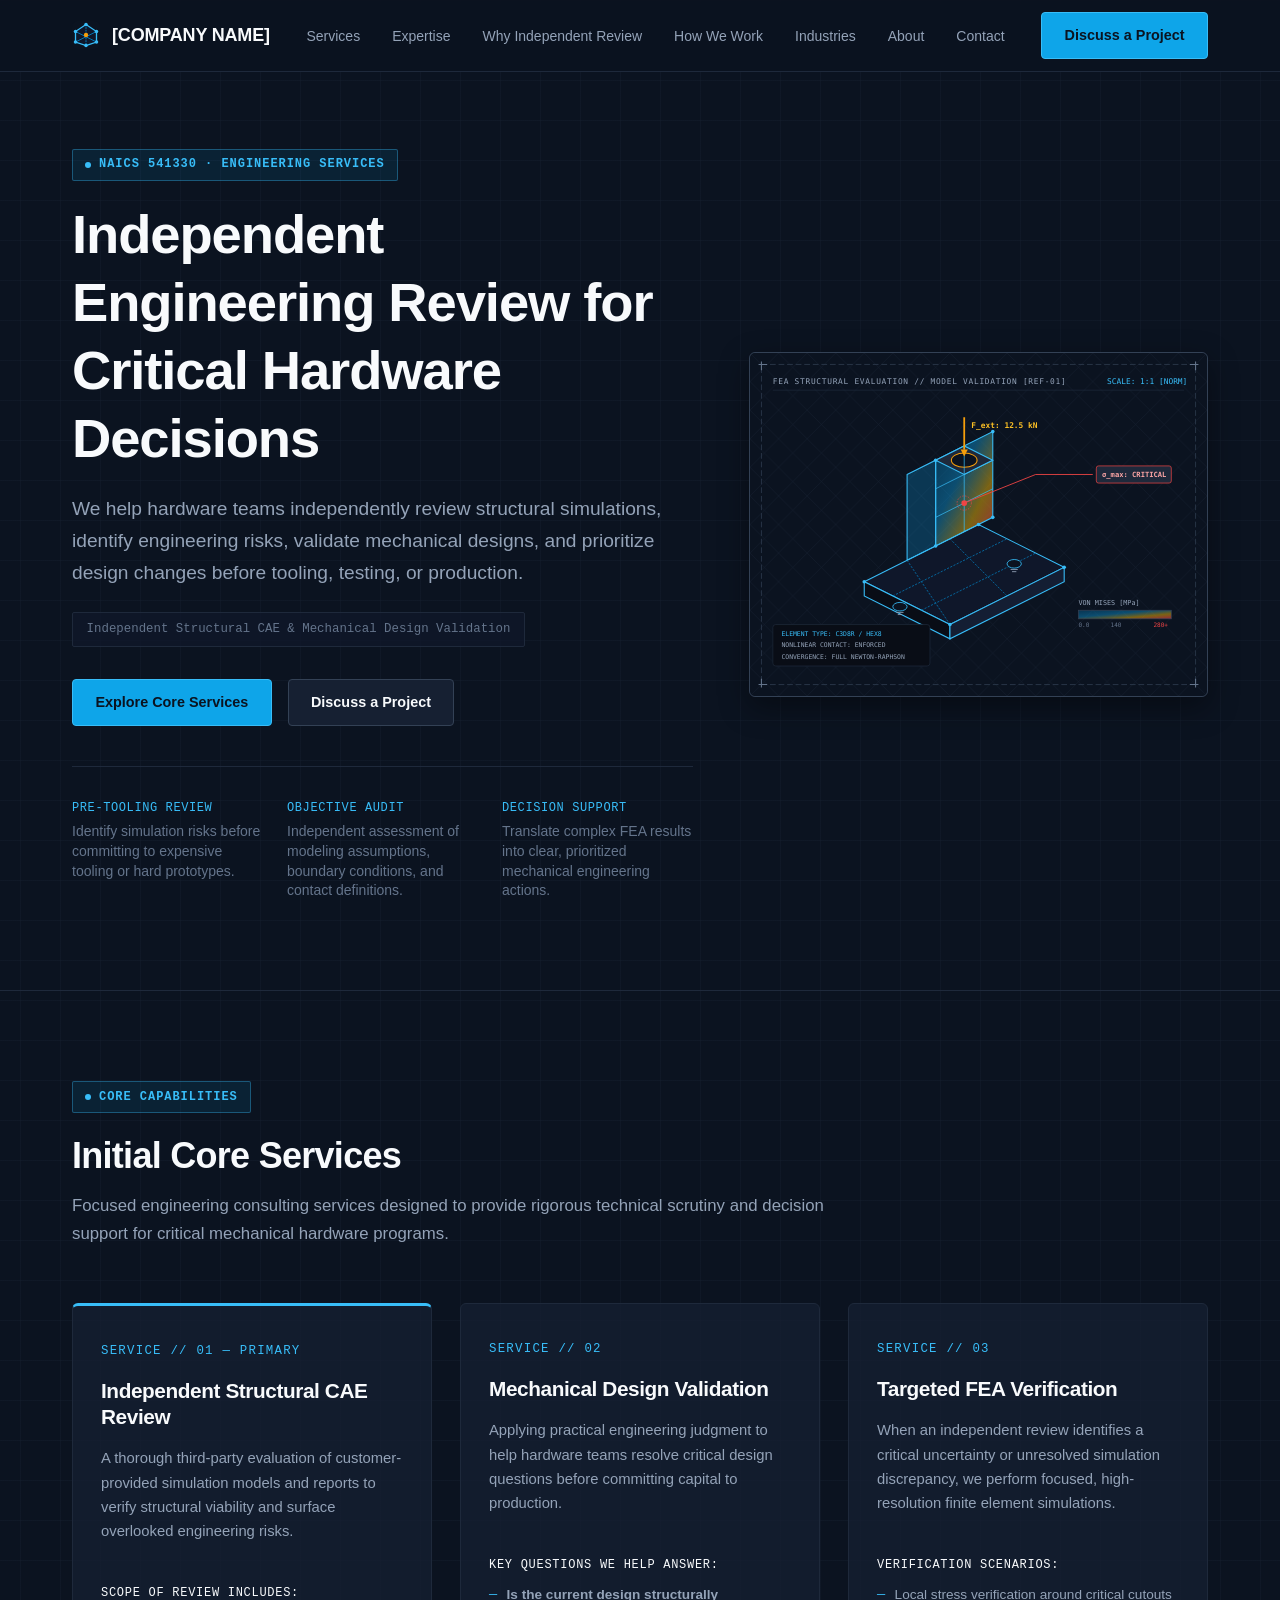
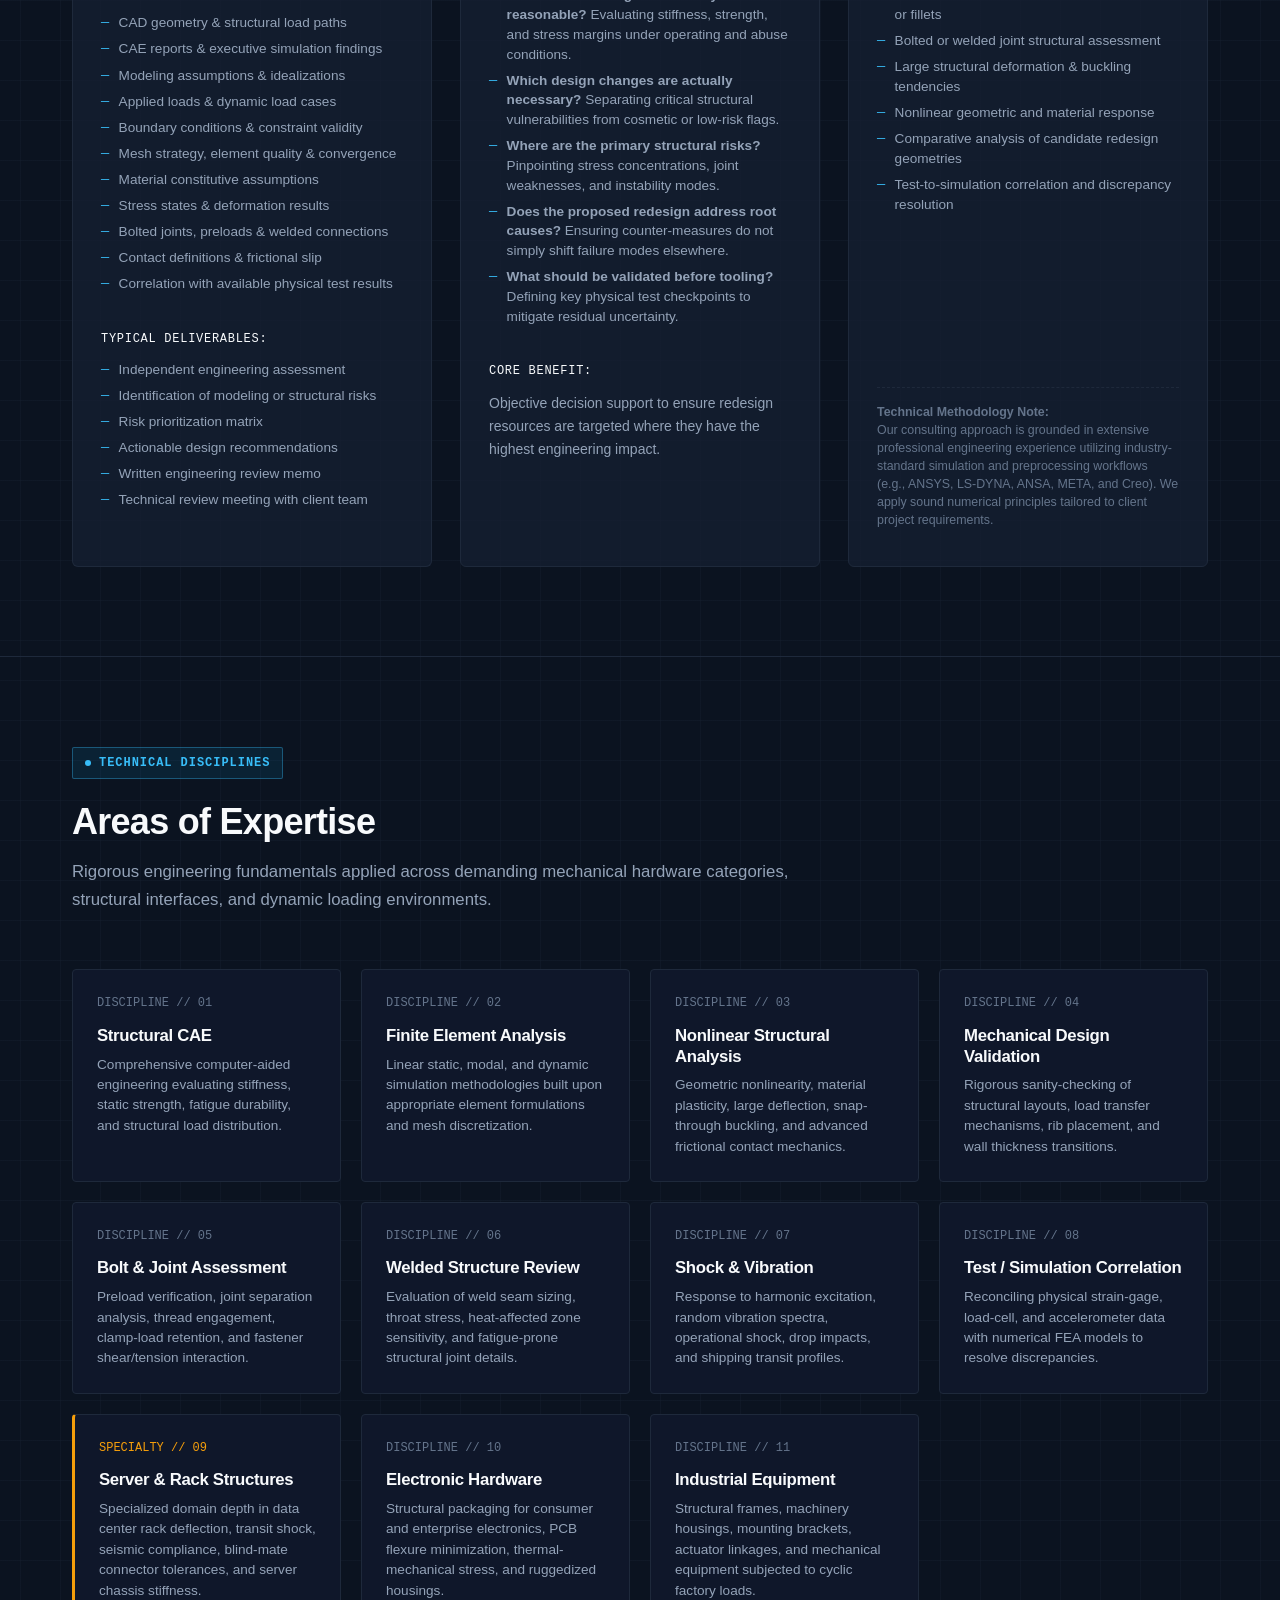
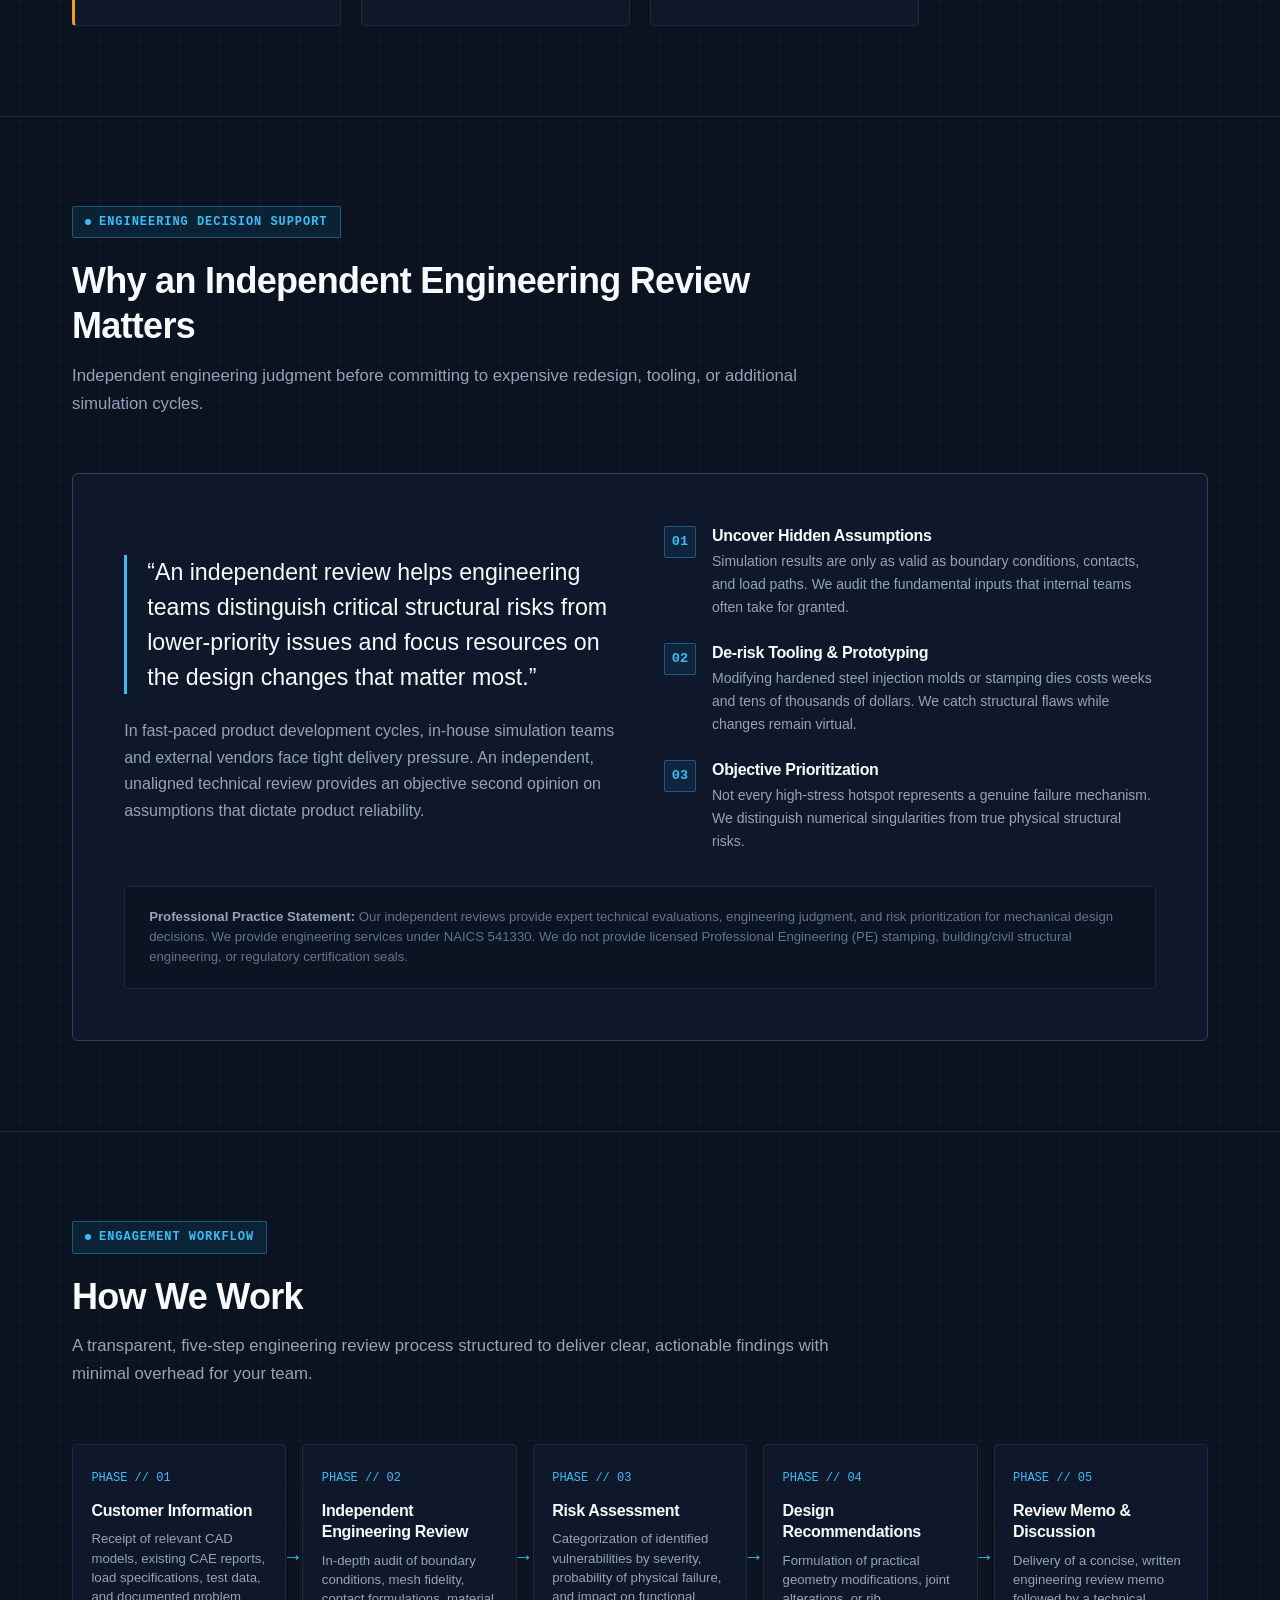
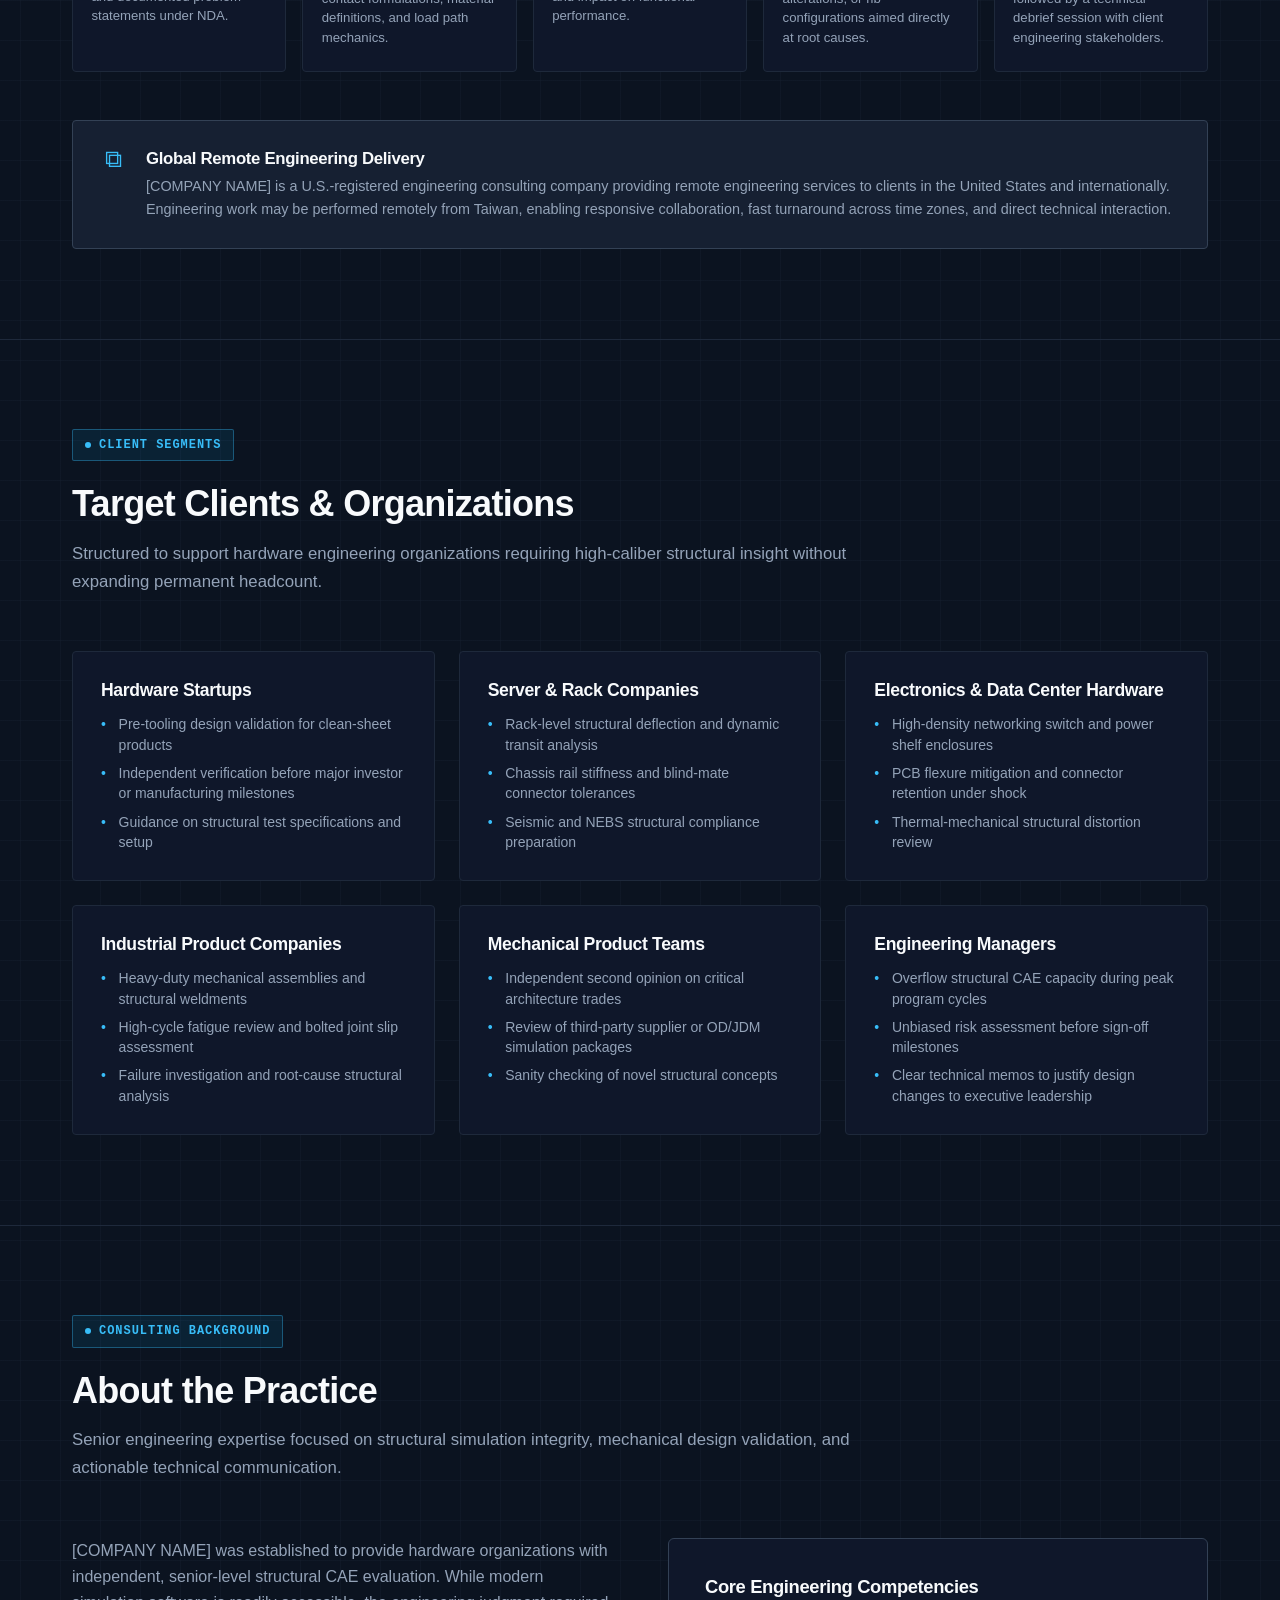
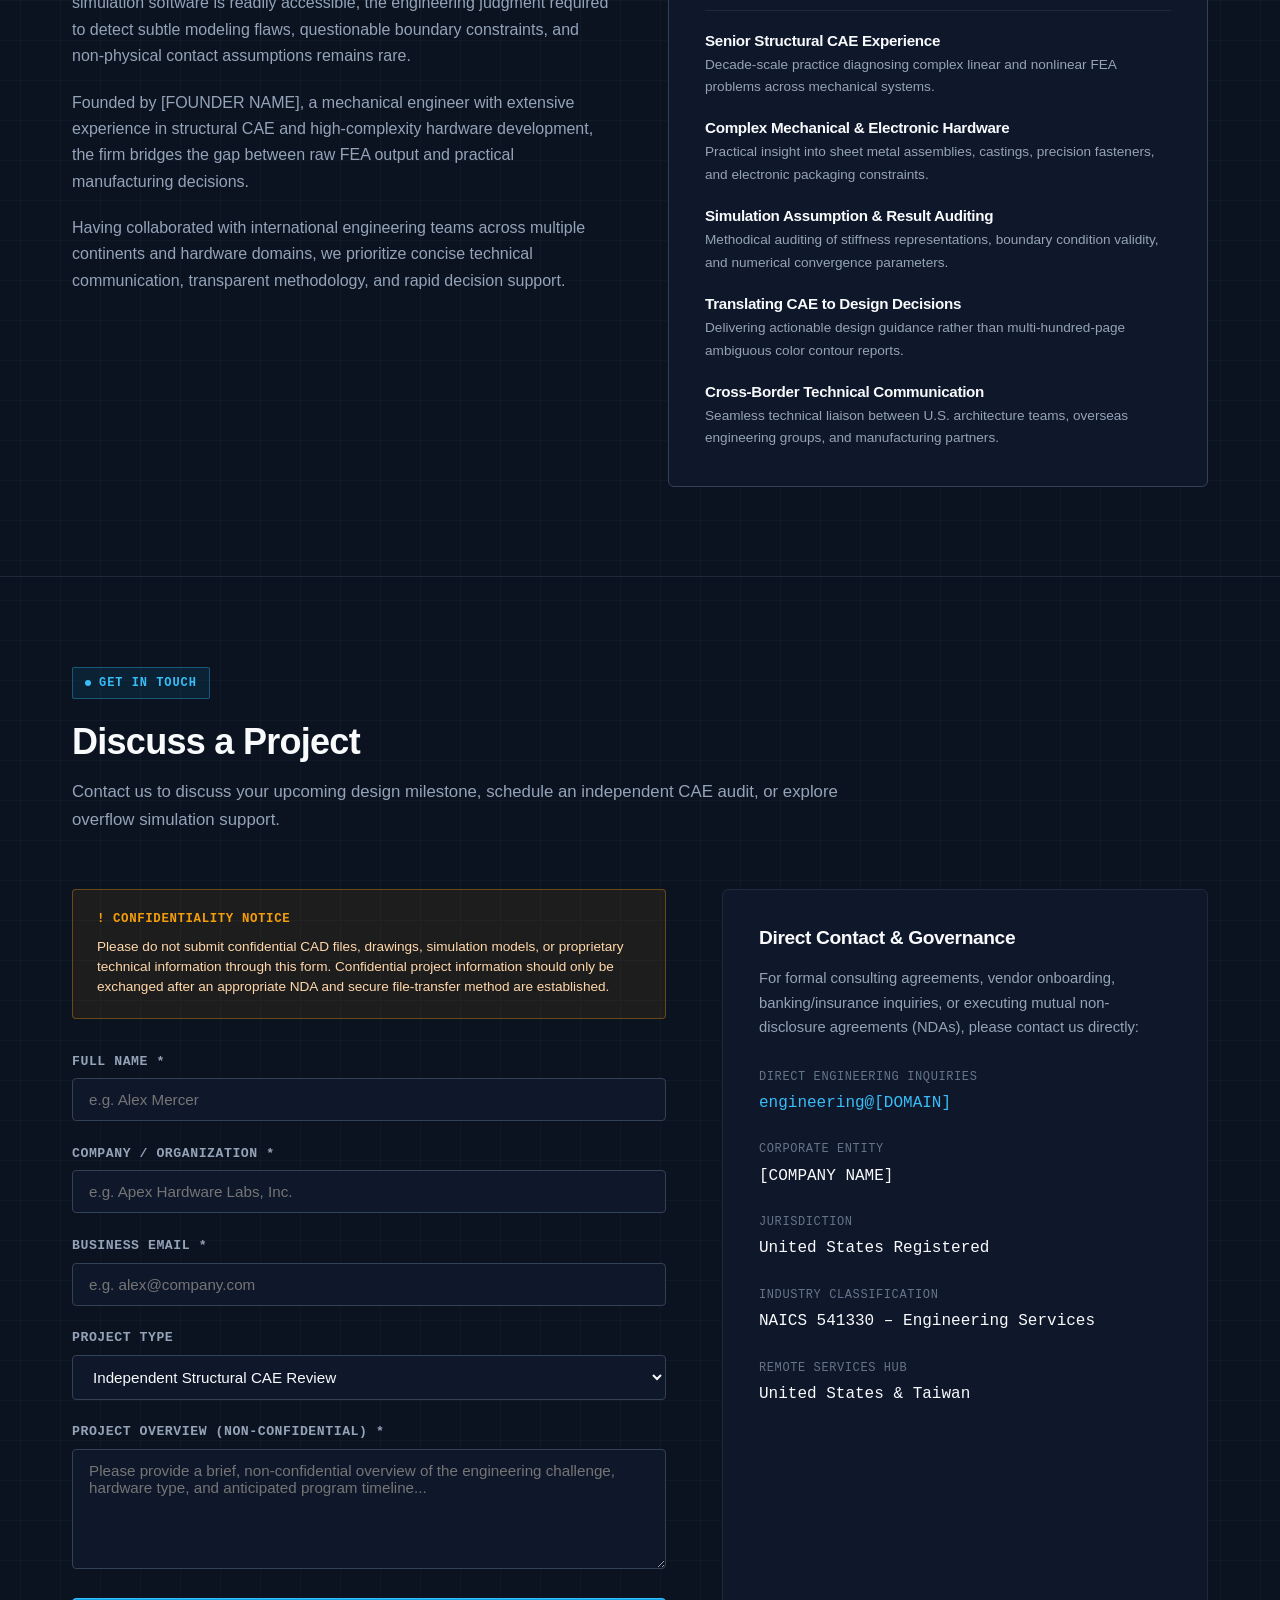
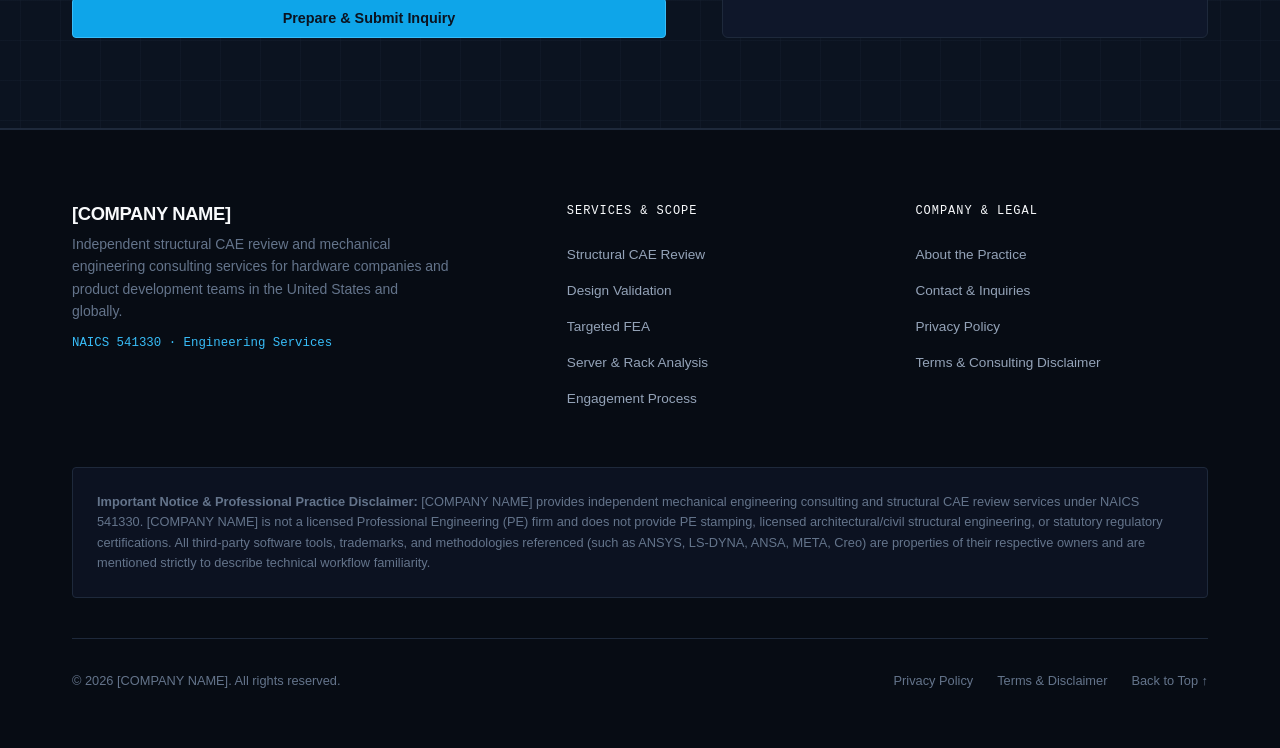
==== index.html @ 031177ce "feat: implement core B2B engineering consulting landing page and interactive script" ====
<!DOCTYPE html>
<html lang="en">
<head>
  <meta charset="UTF-8">
  <meta name="viewport" content="width=device-width, initial-scale=1.0">
  <title>Independent Structural CAE Review &amp; Mechanical Design Validation | [COMPANY NAME]</title>
  <meta name="description" content="Independent engineering review, structural CAE audit, and mechanical design validation for critical hardware decisions. Helping hardware teams identify structural risks before tooling and production.">
  <link rel="canonical" href="https://[DOMAIN]/">

  <!-- Open Graph / Social Sharing -->
  <meta property="og:type" content="website">
  <meta property="og:url" content="https://[DOMAIN]/">
  <meta property="og:title" content="Independent Structural CAE Review &amp; Mechanical Design Validation | [COMPANY NAME]">
  <meta property="og:description" content="Independent engineering review, structural CAE audit, and mechanical design validation for critical hardware decisions.">
  <meta property="og:image" content="https://[DOMAIN]/assets/hero-mesh.svg">

  <!-- Favicon -->
  <link rel="icon" type="image/svg+xml" href="assets/favicon.svg">

  <!-- Stylesheet -->
  <link rel="stylesheet" href="css/style.css">

  <!-- Schema.org Structured Data -->
  <script type="application/ld+json">
  {
    "@context": "https://schema.org",
    "@type": "ProfessionalService",
    "name": "[COMPANY NAME]",
    "description": "Independent structural CAE review and mechanical engineering consulting services for hardware companies and engineering teams.",
    "url": "https://[DOMAIN]/",
    "email": "engineering@[DOMAIN]",
    "knowsAbout": [
      "Structural CAE",
      "Finite Element Analysis",
      "Nonlinear Structural Analysis",
      "Mechanical Design Validation",
      "Bolt and Joint Assessment",
      "Welded Structure Review",
      "Shock and Vibration Analysis",
      "Server and Rack Structures"
    ],
    "hasCredential": {
      "@type": "EducationalOccupationalCredential",
      "credentialCategory": "NAICS 541330 - Engineering Services"
    }
  }
  </script>
</head>
<body>
  <!-- Accessibility: Skip to Main Content -->
  <a href="#main-content" class="skip-link">Skip to main content</a>

  <!-- Header / Navigation -->
  <header class="site-header">
    <div class="container header-inner">
      <a href="#top" class="brand-logo" aria-label="[COMPANY NAME] Home">
        <img src="assets/favicon.svg" alt="" class="brand-icon" width="28" height="28">
        <span>[COMPANY NAME]</span>
      </a>

      <nav aria-label="Main Navigation">
        <button type="button" class="mobile-toggle" id="mobile-toggle" aria-expanded="false" aria-controls="nav-menu">
          MENU
        </button>
        <ul class="nav-menu" id="nav-menu">
          <li><a href="#services" class="nav-link">Services</a></li>
          <li><a href="#expertise" class="nav-link">Expertise</a></li>
          <li><a href="#why-independent-review" class="nav-link">Why Independent Review</a></li>
          <li><a href="#process" class="nav-link">How We Work</a></li>
          <li><a href="#industries" class="nav-link">Industries</a></li>
          <li><a href="#about" class="nav-link">About</a></li>
          <li><a href="#contact" class="nav-link">Contact</a></li>
        </ul>
      </nav>

      <div class="header-cta">
        <a href="#contact" class="btn btn-primary">Discuss a Project</a>
      </div>
    </div>
  </header>

  <!-- Main Content Landmark -->
  <main id="main-content">
    
    <!-- Hero Section -->
    <section class="section hero" id="top">
      <div class="container hero-grid">
        <div class="hero-content">
          <div class="tech-label">NAICS 541330 &middot; Engineering Services</div>
          <h1>Independent Engineering Review for Critical Hardware Decisions</h1>
          <p class="hero-lead">
            We help hardware teams independently review structural simulations, identify engineering risks, validate mechanical designs, and prioritize design changes before tooling, testing, or production.
          </p>
          <div class="hero-disclaimer-badge">
            Independent Structural CAE &amp; Mechanical Design Validation
          </div>
          <div class="hero-actions">
            <a href="#services" class="btn btn-primary">Explore Core Services</a>
            <a href="#contact" class="btn btn-secondary">Discuss a Project</a>
          </div>

          <div class="hero-metrics">
            <div class="metric-item">
              <div class="metric-title">Pre-Tooling Review</div>
              <div class="metric-desc">Identify simulation risks before committing to expensive tooling or hard prototypes.</div>
            </div>
            <div class="metric-item">
              <div class="metric-title">Objective Audit</div>
              <div class="metric-desc">Independent assessment of modeling assumptions, boundary conditions, and contact definitions.</div>
            </div>
            <div class="metric-item">
              <div class="metric-title">Decision Support</div>
              <div class="metric-desc">Translate complex FEA results into clear, prioritized mechanical engineering actions.</div>
            </div>
          </div>
        </div>

        <div class="hero-visual">
          <img src="assets/hero-mesh.svg" alt="Technical schematic illustrating FEA mesh discretization, boundary conditions, and structural stress validation" width="640" height="480" loading="eager">
        </div>
      </div>
    </section>

    <!-- Services Section -->
    <section class="section" id="services">
      <div class="container">
        <div class="section-header">
          <div class="tech-label">Core Capabilities</div>
          <h2>Initial Core Services</h2>
          <p>
            Focused engineering consulting services designed to provide rigorous technical scrutiny and decision support for critical mechanical hardware programs.
          </p>
        </div>

        <div class="services-grid">
          <!-- Service 1: Independent Structural CAE Review -->
          <article class="service-card primary">
            <div class="service-number">SERVICE // 01 &mdash; PRIMARY</div>
            <h3>Independent Structural CAE Review</h3>
            <p>
              A thorough third-party evaluation of customer-provided simulation models and reports to verify structural viability and surface overlooked engineering risks.
            </p>

            <div class="service-block-title">Scope of Review Includes:</div>
            <ul class="service-list">
              <li>CAD geometry &amp; structural load paths</li>
              <li>CAE reports &amp; executive simulation findings</li>
              <li>Modeling assumptions &amp; idealizations</li>
              <li>Applied loads &amp; dynamic load cases</li>
              <li>Boundary conditions &amp; constraint validity</li>
              <li>Mesh strategy, element quality &amp; convergence</li>
              <li>Material constitutive assumptions</li>
              <li>Stress states &amp; deformation results</li>
              <li>Bolted joints, preloads &amp; welded connections</li>
              <li>Contact definitions &amp; frictional slip</li>
              <li>Correlation with available physical test results</li>
            </ul>

            <div class="service-block-title">Typical Deliverables:</div>
            <ul class="service-list">
              <li>Independent engineering assessment</li>
              <li>Identification of modeling or structural risks</li>
              <li>Risk prioritization matrix</li>
              <li>Actionable design recommendations</li>
              <li>Written engineering review memo</li>
              <li>Technical review meeting with client team</li>
            </ul>
          </article>

          <!-- Service 2: Mechanical Design Validation -->
          <article class="service-card">
            <div class="service-number">SERVICE // 02</div>
            <h3>Mechanical Design Validation</h3>
            <p>
              Applying practical engineering judgment to help hardware teams resolve critical design questions before committing capital to production.
            </p>

            <div class="service-block-title">Key Questions We Help Answer:</div>
            <ul class="service-list">
              <li><strong>Is the current design structurally reasonable?</strong> Evaluating stiffness, strength, and stress margins under operating and abuse conditions.</li>
              <li><strong>Which design changes are actually necessary?</strong> Separating critical structural vulnerabilities from cosmetic or low-risk flags.</li>
              <li><strong>Where are the primary structural risks?</strong> Pinpointing stress concentrations, joint weaknesses, and instability modes.</li>
              <li><strong>Does the proposed redesign address root causes?</strong> Ensuring counter-measures do not simply shift failure modes elsewhere.</li>
              <li><strong>What should be validated before tooling?</strong> Defining key physical test checkpoints to mitigate residual uncertainty.</li>
            </ul>

            <div class="service-block-title">Core Benefit:</div>
            <p style="font-size: 0.875rem; color: var(--text-secondary); margin-bottom: 0;">
              Objective decision support to ensure redesign resources are targeted where they have the highest engineering impact.
            </p>
          </article>

          <!-- Service 3: Targeted FEA Verification -->
          <article class="service-card">
            <div class="service-number">SERVICE // 03</div>
            <h3>Targeted FEA Verification</h3>
            <p>
              When an independent review identifies a critical uncertainty or unresolved simulation discrepancy, we perform focused, high-resolution finite element simulations.
            </p>

            <div class="service-block-title">Verification Scenarios:</div>
            <ul class="service-list">
              <li>Local stress verification around critical cutouts or fillets</li>
              <li>Bolted or welded joint structural assessment</li>
              <li>Large structural deformation &amp; buckling tendencies</li>
              <li>Nonlinear geometric and material response</li>
              <li>Comparative analysis of candidate redesign geometries</li>
              <li>Test-to-simulation correlation and discrepancy resolution</li>
            </ul>

            <div class="software-note">
              <strong>Technical Methodology Note:</strong><br>
              Our consulting approach is grounded in extensive professional engineering experience utilizing industry-standard simulation and preprocessing workflows (e.g., ANSYS, LS-DYNA, ANSA, META, and Creo). We apply sound numerical principles tailored to client project requirements.
            </div>
          </article>
        </div>
      </div>
    </section>

    <!-- Areas of Expertise -->
    <section class="section" id="expertise">
      <div class="container">
        <div class="section-header">
          <div class="tech-label">Technical Disciplines</div>
          <h2>Areas of Expertise</h2>
          <p>
            Rigorous engineering fundamentals applied across demanding mechanical hardware categories, structural interfaces, and dynamic loading environments.
          </p>
        </div>

        <div class="expertise-grid">
          <div class="expertise-card">
            <div class="expertise-icon">DISCIPLINE // 01</div>
            <h3>Structural CAE</h3>
            <p>Comprehensive computer-aided engineering evaluating stiffness, static strength, fatigue durability, and structural load distribution.</p>
          </div>

          <div class="expertise-card">
            <div class="expertise-icon">DISCIPLINE // 02</div>
            <h3>Finite Element Analysis</h3>
            <p>Linear static, modal, and dynamic simulation methodologies built upon appropriate element formulations and mesh discretization.</p>
          </div>

          <div class="expertise-card">
            <div class="expertise-icon">DISCIPLINE // 03</div>
            <h3>Nonlinear Structural Analysis</h3>
            <p>Geometric nonlinearity, material plasticity, large deflection, snap-through buckling, and advanced frictional contact mechanics.</p>
          </div>

          <div class="expertise-card">
            <div class="expertise-icon">DISCIPLINE // 04</div>
            <h3>Mechanical Design Validation</h3>
            <p>Rigorous sanity-checking of structural layouts, load transfer mechanisms, rib placement, and wall thickness transitions.</p>
          </div>

          <div class="expertise-card">
            <div class="expertise-icon">DISCIPLINE // 05</div>
            <h3>Bolt &amp; Joint Assessment</h3>
            <p>Preload verification, joint separation analysis, thread engagement, clamp-load retention, and fastener shear/tension interaction.</p>
          </div>

          <div class="expertise-card">
            <div class="expertise-icon">DISCIPLINE // 06</div>
            <h3>Welded Structure Review</h3>
            <p>Evaluation of weld seam sizing, throat stress, heat-affected zone sensitivity, and fatigue-prone structural joint details.</p>
          </div>

          <div class="expertise-card">
            <div class="expertise-icon">DISCIPLINE // 07</div>
            <h3>Shock &amp; Vibration</h3>
            <p>Response to harmonic excitation, random vibration spectra, operational shock, drop impacts, and shipping transit profiles.</p>
          </div>

          <div class="expertise-card">
            <div class="expertise-icon">DISCIPLINE // 08</div>
            <h3>Test / Simulation Correlation</h3>
            <p>Reconciling physical strain-gage, load-cell, and accelerometer data with numerical FEA models to resolve discrepancies.</p>
          </div>

          <!-- Highlighted Specialty: Server & Rack Structures -->
          <div class="expertise-card highlight">
            <div class="expertise-icon" style="color: var(--accent-amber);">SPECIALTY // 09</div>
            <h3>Server &amp; Rack Structures</h3>
            <p>Specialized domain depth in data center rack deflection, transit shock, seismic compliance, blind-mate connector tolerances, and server chassis stiffness.</p>
          </div>

          <div class="expertise-card">
            <div class="expertise-icon">DISCIPLINE // 10</div>
            <h3>Electronic Hardware</h3>
            <p>Structural packaging for consumer and enterprise electronics, PCB flexure minimization, thermal-mechanical stress, and ruggedized housings.</p>
          </div>

          <div class="expertise-card">
            <div class="expertise-icon">DISCIPLINE // 11</div>
            <h3>Industrial Equipment</h3>
            <p>Structural frames, machinery housings, mounting brackets, actuator linkages, and mechanical equipment subjected to cyclic factory loads.</p>
          </div>
        </div>
      </div>
    </section>

    <!-- Why Independent Review (Value Proposition) -->
    <section class="section" id="why-independent-review">
      <div class="container">
        <div class="section-header">
          <div class="tech-label">Engineering Decision Support</div>
          <h2>Why an Independent Engineering Review Matters</h2>
          <p>
            Independent engineering judgment before committing to expensive redesign, tooling, or additional simulation cycles.
          </p>
        </div>

        <div class="value-box">
          <div class="value-grid">
            <div>
              <blockquote class="value-statement">
                &ldquo;An independent review helps engineering teams distinguish critical structural risks from lower-priority issues and focus resources on the design changes that matter most.&rdquo;
              </blockquote>
              <p>
                In fast-paced product development cycles, in-house simulation teams and external vendors face tight delivery pressure. An independent, unaligned technical review provides an objective second opinion on assumptions that dictate product reliability.
              </p>
            </div>

            <div class="value-points">
              <div class="value-point">
                <div class="point-index">01</div>
                <div class="point-content">
                  <h4>Uncover Hidden Assumptions</h4>
                  <p>Simulation results are only as valid as boundary conditions, contacts, and load paths. We audit the fundamental inputs that internal teams often take for granted.</p>
                </div>
              </div>

              <div class="value-point">
                <div class="point-index">02</div>
                <div class="point-content">
                  <h4>De-risk Tooling &amp; Prototyping</h4>
                  <p>Modifying hardened steel injection molds or stamping dies costs weeks and tens of thousands of dollars. We catch structural flaws while changes remain virtual.</p>
                </div>
              </div>

              <div class="value-point">
                <div class="point-index">03</div>
                <div class="point-content">
                  <h4>Objective Prioritization</h4>
                  <p>Not every high-stress hotspot represents a genuine failure mechanism. We distinguish numerical singularities from true physical structural risks.</p>
                </div>
              </div>
            </div>
          </div>

          <div class="disclaimer-box">
            <strong>Professional Practice Statement:</strong> Our independent reviews provide expert technical evaluations, engineering judgment, and risk prioritization for mechanical design decisions. We provide engineering services under NAICS 541330. We do not provide licensed Professional Engineering (PE) stamping, building/civil structural engineering, or regulatory certification seals.
          </div>
        </div>
      </div>
    </section>

    <!-- How We Work (Workflow Pipeline) -->
    <section class="section" id="process">
      <div class="container">
        <div class="section-header">
          <div class="tech-label">Engagement Workflow</div>
          <h2>How We Work</h2>
          <p>
            A transparent, five-step engineering review process structured to deliver clear, actionable findings with minimal overhead for your team.
          </p>
        </div>

        <div class="workflow-pipeline">
          <div class="workflow-step">
            <div class="step-num">PHASE // 01</div>
            <h3>Customer Information</h3>
            <p>Receipt of relevant CAD models, existing CAE reports, load specifications, test data, and documented problem statements under NDA.</p>
          </div>

          <div class="workflow-step">
            <div class="step-num">PHASE // 02</div>
            <h3>Independent Engineering Review</h3>
            <p>In-depth audit of boundary conditions, mesh fidelity, contact formulations, material definitions, and load path mechanics.</p>
          </div>

          <div class="workflow-step">
            <div class="step-num">PHASE // 03</div>
            <h3>Risk Assessment</h3>
            <p>Categorization of identified vulnerabilities by severity, probability of physical failure, and impact on functional performance.</p>
          </div>

          <div class="workflow-step">
            <div class="step-num">PHASE // 04</div>
            <h3>Design Recommendations</h3>
            <p>Formulation of practical geometry modifications, joint alterations, or rib configurations aimed directly at root causes.</p>
          </div>

          <div class="workflow-step">
            <div class="step-num">PHASE // 05</div>
            <h3>Review Memo &amp; Discussion</h3>
            <p>Delivery of a concise, written engineering review memo followed by a technical debrief session with client engineering stakeholders.</p>
          </div>
        </div>

        <div class="remote-delivery-card">
          <div class="delivery-icon">&boxbox;</div>
          <div class="delivery-text">
            <h4>Global Remote Engineering Delivery</h4>
            <p>
              [COMPANY NAME] is a U.S.-registered engineering consulting company providing remote engineering services to clients in the United States and internationally. Engineering work may be performed remotely from Taiwan, enabling responsive collaboration, fast turnaround across time zones, and direct technical interaction.
            </p>
          </div>
        </div>
      </div>
    </section>

    <!-- Target Customers & Industries -->
    <section class="section" id="industries">
      <div class="container">
        <div class="section-header">
          <div class="tech-label">Client Segments</div>
          <h2>Target Clients &amp; Organizations</h2>
          <p>
            Structured to support hardware engineering organizations requiring high-caliber structural insight without expanding permanent headcount.
          </p>
        </div>

        <div class="target-grid">
          <div class="target-card">
            <h3>Hardware Startups</h3>
            <ul>
              <li>Pre-tooling design validation for clean-sheet products</li>
              <li>Independent verification before major investor or manufacturing milestones</li>
              <li>Guidance on structural test specifications and setup</li>
            </ul>
          </div>

          <div class="target-card">
            <h3>Server &amp; Rack Companies</h3>
            <ul>
              <li>Rack-level structural deflection and dynamic transit analysis</li>
              <li>Chassis rail stiffness and blind-mate connector tolerances</li>
              <li>Seismic and NEBS structural compliance preparation</li>
            </ul>
          </div>

          <div class="target-card">
            <h3>Electronics &amp; Data Center Hardware</h3>
            <ul>
              <li>High-density networking switch and power shelf enclosures</li>
              <li>PCB flexure mitigation and connector retention under shock</li>
              <li>Thermal-mechanical structural distortion review</li>
            </ul>
          </div>

          <div class="target-card">
            <h3>Industrial Product Companies</h3>
            <ul>
              <li>Heavy-duty mechanical assemblies and structural weldments</li>
              <li>High-cycle fatigue review and bolted joint slip assessment</li>
              <li>Failure investigation and root-cause structural analysis</li>
            </ul>
          </div>

          <div class="target-card">
            <h3>Mechanical Product Teams</h3>
            <ul>
              <li>Independent second opinion on critical architecture trades</li>
              <li>Review of third-party supplier or OD/JDM simulation packages</li>
              <li>Sanity checking of novel structural concepts</li>
            </ul>
          </div>

          <div class="target-card">
            <h3>Engineering Managers</h3>
            <ul>
              <li>Overflow structural CAE capacity during peak program cycles</li>
              <li>Unbiased risk assessment before sign-off milestones</li>
              <li>Clear technical memos to justify design changes to executive leadership</li>
            </ul>
          </div>
        </div>
      </div>
    </section>

    <!-- About Section -->
    <section class="section" id="about">
      <div class="container">
        <div class="section-header">
          <div class="tech-label">Consulting Background</div>
          <h2>About the Practice</h2>
          <p>
            Senior engineering expertise focused on structural simulation integrity, mechanical design validation, and actionable technical communication.
          </p>
        </div>

        <div class="about-grid">
          <div class="about-narrative">
            <p>
              [COMPANY NAME] was established to provide hardware organizations with independent, senior-level structural CAE evaluation. While modern simulation software is readily accessible, the engineering judgment required to detect subtle modeling flaws, questionable boundary constraints, and non-physical contact assumptions remains rare.
            </p>
            <p>
              Founded by [FOUNDER NAME], a mechanical engineer with extensive experience in structural CAE and high-complexity hardware development, the firm bridges the gap between raw FEA output and practical manufacturing decisions.
            </p>
            <p>
              Having collaborated with international engineering teams across multiple continents and hardware domains, we prioritize concise technical communication, transparent methodology, and rapid decision support.
            </p>
          </div>

          <div class="competencies-box">
            <h3>Core Engineering Competencies</h3>
            
            <div class="competency-item">
              <h4>Senior Structural CAE Experience</h4>
              <p>Decade-scale practice diagnosing complex linear and nonlinear FEA problems across mechanical systems.</p>
            </div>

            <div class="competency-item">
              <h4>Complex Mechanical &amp; Electronic Hardware</h4>
              <p>Practical insight into sheet metal assemblies, castings, precision fasteners, and electronic packaging constraints.</p>
            </div>

            <div class="competency-item">
              <h4>Simulation Assumption &amp; Result Auditing</h4>
              <p>Methodical auditing of stiffness representations, boundary condition validity, and numerical convergence parameters.</p>
            </div>

            <div class="competency-item">
              <h4>Translating CAE to Design Decisions</h4>
              <p>Delivering actionable design guidance rather than multi-hundred-page ambiguous color contour reports.</p>
            </div>

            <div class="competency-item">
              <h4>Cross-Border Technical Communication</h4>
              <p>Seamless technical liaison between U.S. architecture teams, overseas engineering groups, and manufacturing partners.</p>
            </div>
          </div>
        </div>
      </div>
    </section>

    <!-- Contact Section -->
    <section class="section" id="contact">
      <div class="container">
        <div class="section-header">
          <div class="tech-label">Get in Touch</div>
          <h2>Discuss a Project</h2>
          <p>
            Contact us to discuss your upcoming design milestone, schedule an independent CAE audit, or explore overflow simulation support.
          </p>
        </div>

        <div class="contact-grid">
          <div class="contact-form-container">
            <!-- Confidentiality Notice -->
            <div class="confidentiality-notice" role="note" aria-label="Confidentiality Warning">
              <div class="notice-title">
                <span>&excl;</span> Confidentiality Notice
              </div>
              <p>
                Please do not submit confidential CAD files, drawings, simulation models, or proprietary technical information through this form. Confidential project information should only be exchanged after an appropriate NDA and secure file-transfer method are established.
              </p>
            </div>

            <form id="contact-form" novalidate>
              <div class="form-group">
                <label for="contact-name" class="form-label">Full Name *</label>
                <input type="text" id="contact-name" class="form-input" placeholder="e.g. Alex Mercer" required>
              </div>

              <div class="form-group">
                <label for="contact-company" class="form-label">Company / Organization *</label>
                <input type="text" id="contact-company" class="form-input" placeholder="e.g. Apex Hardware Labs, Inc." required>
              </div>

              <div class="form-group">
                <label for="contact-email" class="form-label">Business Email *</label>
                <input type="email" id="contact-email" class="form-input" placeholder="e.g. alex@company.com" required>
              </div>

              <div class="form-group">
                <label for="contact-project-type" class="form-label">Project Type</label>
                <select id="contact-project-type" class="form-select">
                  <option value="Independent Structural CAE Review">Independent Structural CAE Review</option>
                  <option value="Mechanical Design Validation">Mechanical Design Validation</option>
                  <option value="Targeted FEA Verification">Targeted FEA Verification</option>
                  <option value="General Technical Inquiry">General Technical Inquiry</option>
                </select>
              </div>

              <div class="form-group">
                <label for="contact-message" class="form-label">Project Overview (Non-Confidential) *</label>
                <textarea id="contact-message" class="form-textarea" placeholder="Please provide a brief, non-confidential overview of the engineering challenge, hardware type, and anticipated program timeline..." required></textarea>
              </div>

              <button type="submit" class="btn btn-primary" style="width: 100%;">Prepare &amp; Submit Inquiry</button>
              
              <div id="form-status" class="form-status" role="alert"></div>
            </form>
          </div>

          <div class="contact-direct">
            <h3>Direct Contact &amp; Governance</h3>
            <p>
              For formal consulting agreements, vendor onboarding, banking/insurance inquiries, or executing mutual non-disclosure agreements (NDAs), please contact us directly:
            </p>

            <div class="info-item">
              <span class="info-label">Direct Engineering Inquiries</span>
              <span class="info-value">
                <a href="mailto:engineering@[DOMAIN]">engineering@[DOMAIN]</a>
              </span>
            </div>

            <div class="info-item">
              <span class="info-label">Corporate Entity</span>
              <span class="info-value">[COMPANY NAME]</span>
            </div>

            <div class="info-item">
              <span class="info-label">Jurisdiction</span>
              <span class="info-value">United States Registered</span>
            </div>

            <div class="info-item">
              <span class="info-label">Industry Classification</span>
              <span class="info-value">NAICS 541330 &ndash; Engineering Services</span>
            </div>

            <div class="info-item">
              <span class="info-label">Remote Services Hub</span>
              <span class="info-value">United States &amp; Taiwan</span>
            </div>
          </div>
        </div>
      </div>
    </section>

  </main>

  <!-- Site Footer -->
  <footer class="site-footer">
    <div class="container">
      <div class="footer-top">
        <div class="footer-brand">
          <h4>[COMPANY NAME]</h4>
          <p>
            Independent structural CAE review and mechanical engineering consulting services for hardware companies and product development teams in the United States and globally.
          </p>
          <div style="font-family: var(--font-mono); font-size: 0.775rem; color: var(--accent-cyan); margin-top: 0.75rem;">
            NAICS 541330 &middot; Engineering Services
          </div>
        </div>

        <div>
          <div class="footer-heading">Services &amp; Scope</div>
          <ul class="footer-links">
            <li><a href="#services">Structural CAE Review</a></li>
            <li><a href="#services">Design Validation</a></li>
            <li><a href="#services">Targeted FEA</a></li>
            <li><a href="#expertise">Server &amp; Rack Analysis</a></li>
            <li><a href="#process">Engagement Process</a></li>
          </ul>
        </div>

        <div>
          <div class="footer-heading">Company &amp; Legal</div>
          <ul class="footer-links">
            <li><a href="#about">About the Practice</a></li>
            <li><a href="#contact">Contact &amp; Inquiries</a></li>
            <li><a href="privacy.html">Privacy Policy</a></li>
            <li><a href="terms.html">Terms &amp; Consulting Disclaimer</a></li>
          </ul>
        </div>
      </div>

      <!-- Professional Practice Disclaimer -->
      <div class="footer-disclaimer">
        <strong>Important Notice &amp; Professional Practice Disclaimer:</strong> [COMPANY NAME] provides independent mechanical engineering consulting and structural CAE review services under NAICS 541330. [COMPANY NAME] is not a licensed Professional Engineering (PE) firm and does not provide PE stamping, licensed architectural/civil structural engineering, or statutory regulatory certifications. All third-party software tools, trademarks, and methodologies referenced (such as ANSYS, LS-DYNA, ANSA, META, Creo) are properties of their respective owners and are mentioned strictly to describe technical workflow familiarity.
      </div>

      <div class="footer-bottom">
        <div>
          &copy; <span id="current-year">2026</span> [COMPANY NAME]. All rights reserved.
        </div>
        <div class="footer-legal-links">
          <a href="privacy.html">Privacy Policy</a>
          <a href="terms.html">Terms &amp; Disclaimer</a>
          <a href="#top">Back to Top &uarr;</a>
        </div>
      </div>
    </div>
  </footer>

  <script src="js/main.js"></script>
  <script>
    // Update copyright year dynamically
    document.getElementById('current-year').textContent = new Date().getFullYear();
  </script>
</body>
</html>
---- css/style.css ----
/* ==========================================================================
   Engineering Consulting Website - Stylesheet (v1.0)
   Aesthetic: Technical, Understated, Credible, Modern Engineering System
   ========================================================================== */

:root {
  /* Surface & Background Colors */
  --bg-primary: #0b1320;
  --bg-secondary: #0f172a;
  --bg-tertiary: #162032;
  --bg-card: rgba(22, 32, 50, 0.7);
  --bg-card-hover: rgba(30, 41, 59, 0.85);
  
  /* Text & Content Colors */
  --text-primary: #f8fafc;
  --text-secondary: #94a3b8;
  --text-muted: #64748b;
  --text-dim: #475569;
  
  /* Technical Accent Palette */
  --accent-cyan: #38bdf8;
  --accent-blue: #0ea5e9;
  --accent-cobalt: #2563eb;
  --accent-amber: #f59e0b;
  --accent-danger: #ef4444;
  --accent-success: #10b981;
  
  /* Precision Linework & Borders */
  --border-subtle: #1e293b;
  --border-medium: #334155;
  --border-accent: rgba(56, 189, 248, 0.35);
  
  /* Typography */
  --font-sans: -apple-system, BlinkMacSystemFont, "Segoe UI", Roboto, Helvetica, Arial, sans-serif;
  --font-mono: ui-monospace, SFMono-Regular, "SF Mono", Menlo, Consolas, "Liberation Mono", monospace;
  
  /* Layout Spacing */
  --container-max: 1200px;
  --container-pad: clamp(1rem, 4vw, 2rem);
  --section-pad: clamp(3.5rem, 7vw, 6.5rem);
  --header-height: 72px;
  
  /* Radii - Subtle & Precise (Avoiding giant rounded cards) */
  --radius-xs: 2px;
  --radius-sm: 4px;
  --radius-md: 6px;
  --radius-lg: 8px;
}

/* Base Reset & Box Sizing */
*, *::before, *::after {
  box-sizing: border-box;
  margin: 0;
  padding: 0;
}

html {
  font-size: 16px;
  scroll-behavior: smooth;
  scroll-padding-top: calc(var(--header-height) + 1.5rem);
  -webkit-text-size-adjust: 100%;
}

body {
  font-family: var(--font-sans);
  background-color: var(--bg-primary);
  color: var(--text-primary);
  line-height: 1.6;
  -webkit-font-smoothing: antialiased;
  -moz-osx-font-smoothing: grayscale;
  background-image: 
    linear-gradient(to right, rgba(30, 41, 59, 0.25) 1px, transparent 1px),
    linear-gradient(to bottom, rgba(30, 41, 59, 0.25) 1px, transparent 1px);
  background-size: 40px 40px;
  background-position: center top;
}

/* Accessibility: Skip Link */
.skip-link {
  position: absolute;
  top: -100px;
  left: 1rem;
  background: var(--accent-cyan);
  color: var(--bg-primary);
  padding: 0.75rem 1.25rem;
  font-family: var(--font-mono);
  font-size: 0.875rem;
  font-weight: 700;
  z-index: 9999;
  text-decoration: none;
  border-radius: var(--radius-sm);
  transition: top 0.2s ease;
}

.skip-link:focus {
  top: 1rem;
  outline: 2px solid #ffffff;
}

/* Keyboard Focus Ring */
:focus-visible {
  outline: 2px solid var(--accent-cyan);
  outline-offset: 2px;
}

/* Containers & Structural Layout */
.container {
  width: 100%;
  max-width: var(--container-max);
  margin-left: auto;
  margin-right: auto;
  padding-left: var(--container-pad);
  padding-right: var(--container-pad);
}

.section {
  padding-top: var(--section-pad);
  padding-bottom: var(--section-pad);
  position: relative;
  border-bottom: 1px solid var(--border-subtle);
}

/* Typography Hierarchy */
h1, h2, h3, h4 {
  color: var(--text-primary);
  font-weight: 600;
  line-height: 1.25;
  letter-spacing: -0.02em;
}

h1 {
  font-size: clamp(2.1rem, 4.5vw, 3.4rem);
  font-weight: 700;
}

h2 {
  font-size: clamp(1.6rem, 3vw, 2.25rem);
}

h3 {
  font-size: clamp(1.2rem, 2vw, 1.45rem);
}

p {
  color: var(--text-secondary);
  font-size: 1rem;
  line-height: 1.65;
}

/* Technical Badges & Labels */
.tech-label {
  display: inline-flex;
  align-items: center;
  gap: 0.5rem;
  font-family: var(--font-mono);
  font-size: 0.75rem;
  font-weight: 600;
  text-transform: uppercase;
  letter-spacing: 0.08em;
  color: var(--accent-cyan);
  background-color: rgba(14, 165, 233, 0.1);
  padding: 0.35rem 0.75rem;
  border: 1px solid var(--border-accent);
  border-radius: var(--radius-xs);
  margin-bottom: 1.25rem;
}

.tech-label::before {
  content: "";
  display: inline-block;
  width: 6px;
  height: 6px;
  background-color: var(--accent-cyan);
  border-radius: 50%;
}

.section-header {
  max-width: 780px;
  margin-bottom: 3.5rem;
}

.section-header p {
  margin-top: 0.85rem;
  font-size: 1.05rem;
}

/* Header & Navigation Bar */
.site-header {
  position: sticky;
  top: 0;
  z-index: 1000;
  background-color: rgba(11, 19, 32, 0.92);
  backdrop-filter: blur(8px);
  -webkit-backdrop-filter: blur(8px);
  border-bottom: 1px solid var(--border-subtle);
  height: var(--header-height);
  display: flex;
  align-items: center;
}

.header-inner {
  display: flex;
  align-items: center;
  justify-content: space-between;
  width: 100%;
}

.brand-logo {
  display: flex;
  align-items: center;
  gap: 0.75rem;
  text-decoration: none;
  color: var(--text-primary);
  font-weight: 700;
  font-size: 1.125rem;
  letter-spacing: -0.01em;
}

.brand-icon {
  width: 28px;
  height: 28px;
  flex-shrink: 0;
}

.nav-menu {
  display: flex;
  align-items: center;
  gap: 2rem;
  list-style: none;
}

.nav-link {
  text-decoration: none;
  color: var(--text-secondary);
  font-size: 0.875rem;
  font-weight: 500;
  transition: color 0.15s ease;
  padding: 0.5rem 0;
}

.nav-link:hover,
.nav-link.active {
  color: var(--accent-cyan);
}

.header-cta {
  display: flex;
  align-items: center;
  gap: 1rem;
}

/* Mobile Nav Toggle */
.mobile-toggle {
  display: none;
  background: transparent;
  border: 1px solid var(--border-medium);
  color: var(--text-primary);
  padding: 0.5rem 0.75rem;
  border-radius: var(--radius-sm);
  cursor: pointer;
  font-family: var(--font-mono);
  font-size: 0.8rem;
}

/* Buttons & Engineering CTAs */
.btn {
  display: inline-flex;
  align-items: center;
  justify-content: center;
  gap: 0.5rem;
  font-family: var(--font-sans);
  font-size: 0.9rem;
  font-weight: 600;
  padding: 0.7rem 1.4rem;
  border-radius: var(--radius-sm);
  text-decoration: none;
  transition: all 0.15s ease-in-out;
  cursor: pointer;
  white-space: nowrap;
}

.btn-primary {
  background-color: var(--accent-blue);
  color: #0b1320;
  border: 1px solid var(--accent-cyan);
}

.btn-primary:hover {
  background-color: var(--accent-cyan);
  box-shadow: 0 0 15px rgba(56, 189, 248, 0.25);
}

.btn-secondary {
  background-color: var(--bg-tertiary);
  color: var(--text-primary);
  border: 1px solid var(--border-medium);
}

.btn-secondary:hover {
  background-color: var(--bg-secondary);
  border-color: var(--text-secondary);
  color: var(--text-primary);
}

/* Hero Section */
.hero {
  padding-top: clamp(3rem, 6vw, 5.5rem);
  padding-bottom: clamp(3.5rem, 7vw, 6rem);
}

.hero-grid {
  display: grid;
  grid-template-columns: 1.15fr 0.85fr;
  gap: 3.5rem;
  align-items: center;
}

.hero-content h1 {
  margin-bottom: 1.25rem;
}

.hero-lead {
  font-size: clamp(1.05rem, 1.5vw, 1.2rem);
  color: var(--text-secondary);
  margin-bottom: 1.5rem;
  line-height: 1.65;
}

.hero-disclaimer-badge {
  display: inline-flex;
  align-items: center;
  font-family: var(--font-mono);
  font-size: 0.775rem;
  color: var(--text-muted);
  background: rgba(15, 23, 42, 0.8);
  border: 1px solid var(--border-subtle);
  padding: 0.4rem 0.85rem;
  border-radius: var(--radius-xs);
  margin-bottom: 2rem;
}

.hero-actions {
  display: flex;
  flex-wrap: wrap;
  gap: 1rem;
  align-items: center;
  margin-bottom: 2.5rem;
}

.hero-metrics {
  display: grid;
  grid-template-columns: repeat(3, 1fr);
  gap: 1.5rem;
  padding-top: 2rem;
  border-top: 1px solid var(--border-subtle);
}

.metric-item .metric-title {
  font-family: var(--font-mono);
  font-size: 0.75rem;
  color: var(--accent-cyan);
  text-transform: uppercase;
  letter-spacing: 0.05em;
  margin-bottom: 0.25rem;
}

.metric-item .metric-desc {
  font-size: 0.875rem;
  color: var(--text-muted);
  line-height: 1.4;
}

.hero-visual {
  position: relative;
}

.hero-visual img,
.hero-visual svg {
  width: 100%;
  height: auto;
  display: block;
  border: 1px solid var(--border-medium);
  border-radius: var(--radius-md);
  box-shadow: 0 10px 30px rgba(0, 0, 0, 0.4);
}

/* Service Cards (Grid) */
.services-grid {
  display: grid;
  grid-template-columns: repeat(3, 1fr);
  gap: 1.75rem;
}

.service-card {
  background-color: var(--bg-card);
  border: 1px solid var(--border-subtle);
  border-radius: var(--radius-md);
  padding: 2.25rem 1.75rem;
  display: flex;
  flex-direction: column;
  transition: border-color 0.2s ease, background-color 0.2s ease;
  position: relative;
}

.service-card:hover {
  border-color: var(--border-accent);
  background-color: var(--bg-card-hover);
}

.service-card.primary {
  border-top: 3px solid var(--accent-cyan);
}

.service-number {
  font-family: var(--font-mono);
  font-size: 0.775rem;
  color: var(--accent-cyan);
  letter-spacing: 0.1em;
  margin-bottom: 1rem;
}

.service-card h3 {
  margin-bottom: 1rem;
  font-size: 1.3rem;
}

.service-card p {
  font-size: 0.925rem;
  margin-bottom: 1.5rem;
  flex-grow: 0;
}

.service-block-title {
  font-family: var(--font-mono);
  font-size: 0.75rem;
  text-transform: uppercase;
  letter-spacing: 0.06em;
  color: var(--text-primary);
  margin-top: 1rem;
  margin-bottom: 0.65rem;
  display: flex;
  align-items: center;
  gap: 0.4rem;
}

.service-list {
  list-style: none;
  font-size: 0.85rem;
  color: var(--text-secondary);
  margin-bottom: 1.25rem;
  display: grid;
  gap: 0.4rem;
}

.service-list li {
  position: relative;
  padding-left: 1.1rem;
  line-height: 1.45;
}

.service-list li::before {
  content: "—";
  position: absolute;
  left: 0;
  color: var(--accent-cyan);
  font-family: var(--font-mono);
}

.software-note {
  margin-top: auto;
  padding-top: 1rem;
  border-top: 1px dashed var(--border-subtle);
  font-size: 0.775rem;
  color: var(--text-muted);
  line-height: 1.45;
}

/* Areas of Expertise Grid */
.expertise-grid {
  display: grid;
  grid-template-columns: repeat(auto-fill, minmax(260px, 1fr));
  gap: 1.25rem;
}

.expertise-card {
  background-color: var(--bg-secondary);
  border: 1px solid var(--border-subtle);
  border-radius: var(--radius-sm);
  padding: 1.5rem;
  position: relative;
  transition: border-color 0.15s ease;
}

.expertise-card:hover {
  border-color: var(--border-medium);
}

.expertise-card.highlight {
  border-left: 3px solid var(--accent-amber);
}

.expertise-icon {
  font-family: var(--font-mono);
  font-size: 0.75rem;
  color: var(--text-muted);
  margin-bottom: 0.75rem;
}

.expertise-card h3 {
  font-size: 1.05rem;
  margin-bottom: 0.5rem;
  color: var(--text-primary);
}

.expertise-card p {
  font-size: 0.85rem;
  color: var(--text-secondary);
  line-height: 1.5;
}

/* Why Independent Review (Value Prop) */
.value-box {
  background-color: var(--bg-secondary);
  border: 1px solid var(--border-medium);
  border-radius: var(--radius-md);
  padding: clamp(2rem, 4vw, 3.5rem);
  position: relative;
}

.value-grid {
  display: grid;
  grid-template-columns: 1fr 1fr;
  gap: 3rem;
  align-items: center;
}

.value-statement {
  font-size: clamp(1.2rem, 2vw, 1.45rem);
  font-weight: 500;
  color: var(--text-primary);
  line-height: 1.5;
  margin-bottom: 1.5rem;
  border-left: 3px solid var(--accent-cyan);
  padding-left: 1.25rem;
}

.value-points {
  display: grid;
  gap: 1.5rem;
}

.value-point {
  display: flex;
  gap: 1rem;
}

.point-index {
  font-family: var(--font-mono);
  font-size: 0.85rem;
  font-weight: 700;
  color: var(--accent-cyan);
  background-color: rgba(14, 165, 233, 0.1);
  width: 32px;
  height: 32px;
  display: flex;
  align-items: center;
  justify-content: center;
  border-radius: var(--radius-xs);
  flex-shrink: 0;
  border: 1px solid var(--border-accent);
}

.point-content h4 {
  font-size: 1rem;
  margin-bottom: 0.25rem;
}

.point-content p {
  font-size: 0.875rem;
}

.disclaimer-box {
  margin-top: 2rem;
  padding: 1.25rem 1.5rem;
  background-color: rgba(11, 19, 32, 0.7);
  border: 1px solid var(--border-subtle);
  border-radius: var(--radius-sm);
  font-size: 0.825rem;
  color: var(--text-muted);
  line-height: 1.55;
}

.disclaimer-box strong {
  color: var(--text-secondary);
}

/* How We Work - Visual Process Pipeline */
.workflow-pipeline {
  display: grid;
  grid-template-columns: repeat(5, 1fr);
  gap: 1rem;
  position: relative;
  margin-bottom: 3rem;
}

.workflow-step {
  background-color: var(--bg-secondary);
  border: 1px solid var(--border-subtle);
  border-radius: var(--radius-sm);
  padding: 1.5rem 1.15rem;
  display: flex;
  flex-direction: column;
  position: relative;
}

.workflow-step::after {
  content: "→";
  position: absolute;
  right: -0.85rem;
  top: 50%;
  transform: translateY(-50%);
  font-family: var(--font-mono);
  color: var(--accent-cyan);
  font-size: 1.25rem;
  z-index: 2;
}

.workflow-step:last-child::after {
  display: none;
}

.step-num {
  font-family: var(--font-mono);
  font-size: 0.75rem;
  color: var(--accent-cyan);
  margin-bottom: 0.75rem;
}

.workflow-step h3 {
  font-size: 1rem;
  margin-bottom: 0.5rem;
  line-height: 1.35;
}

.workflow-step p {
  font-size: 0.825rem;
  color: var(--text-secondary);
  line-height: 1.45;
}

.remote-delivery-card {
  background-color: var(--bg-tertiary);
  border: 1px solid var(--border-medium);
  border-radius: var(--radius-sm);
  padding: 1.75rem 2rem;
  display: flex;
  align-items: flex-start;
  gap: 1.5rem;
}

.delivery-icon {
  font-family: var(--font-mono);
  font-size: 1.5rem;
  color: var(--accent-cyan);
  line-height: 1;
}

.delivery-text h4 {
  font-size: 1.05rem;
  margin-bottom: 0.35rem;
}

.delivery-text p {
  font-size: 0.9rem;
  color: var(--text-secondary);
  line-height: 1.55;
}

/* Target Customers & Industries */
.target-grid {
  display: grid;
  grid-template-columns: repeat(3, 1fr);
  gap: 1.5rem;
}

.target-card {
  background-color: var(--bg-secondary);
  border: 1px solid var(--border-subtle);
  border-radius: var(--radius-sm);
  padding: 1.75rem;
}

.target-card h3 {
  font-size: 1.1rem;
  margin-bottom: 0.75rem;
  color: var(--text-primary);
  display: flex;
  align-items: center;
  gap: 0.5rem;
}

.target-card ul {
  list-style: none;
  font-size: 0.875rem;
  color: var(--text-secondary);
  display: grid;
  gap: 0.5rem;
}

.target-card ul li {
  position: relative;
  padding-left: 1.1rem;
  line-height: 1.45;
}

.target-card ul li::before {
  content: "•";
  position: absolute;
  left: 0;
  color: var(--accent-cyan);
}

/* About / Founder Background Section */
.about-grid {
  display: grid;
  grid-template-columns: 1fr 1fr;
  gap: 3.5rem;
  align-items: start;
}

.about-narrative p {
  margin-bottom: 1.25rem;
  font-size: 1rem;
}

.competencies-box {
  background-color: var(--bg-secondary);
  border: 1px solid var(--border-medium);
  border-radius: var(--radius-md);
  padding: 2.25rem;
}

.competencies-box h3 {
  font-size: 1.15rem;
  margin-bottom: 1.25rem;
  padding-bottom: 0.75rem;
  border-bottom: 1px solid var(--border-subtle);
}

.competency-item {
  margin-bottom: 1.25rem;
}

.competency-item:last-child {
  margin-bottom: 0;
}

.competency-item h4 {
  font-size: 0.95rem;
  color: var(--text-primary);
  margin-bottom: 0.25rem;
  display: flex;
  align-items: center;
  gap: 0.5rem;
}

.competency-item p {
  font-size: 0.85rem;
  color: var(--text-secondary);
}

/* Contact Section */
.contact-grid {
  display: grid;
  grid-template-columns: 1.1fr 0.9fr;
  gap: 3.5rem;
}

.confidentiality-notice {
  background-color: rgba(245, 158, 11, 0.08);
  border: 1px solid rgba(245, 158, 11, 0.35);
  border-radius: var(--radius-sm);
  padding: 1.25rem 1.5rem;
  margin-bottom: 2rem;
}

.confidentiality-notice .notice-title {
  display: flex;
  align-items: center;
  gap: 0.5rem;
  font-family: var(--font-mono);
  font-size: 0.775rem;
  font-weight: 700;
  color: var(--accent-amber);
  text-transform: uppercase;
  letter-spacing: 0.05em;
  margin-bottom: 0.4rem;
}

.confidentiality-notice p {
  font-size: 0.85rem;
  color: #fed7aa;
  line-height: 1.5;
}

.form-group {
  margin-bottom: 1.35rem;
}

.form-label {
  display: block;
  font-size: 0.825rem;
  font-weight: 600;
  font-family: var(--font-mono);
  color: var(--text-secondary);
  text-transform: uppercase;
  letter-spacing: 0.04em;
  margin-bottom: 0.4rem;
}

.form-input,
.form-select,
.form-textarea {
  width: 100%;
  background-color: var(--bg-secondary);
  border: 1px solid var(--border-medium);
  border-radius: var(--radius-sm);
  color: var(--text-primary);
  font-family: var(--font-sans);
  font-size: 0.95rem;
  padding: 0.75rem 1rem;
  transition: border-color 0.15s ease, background-color 0.15s ease;
}

.form-input:focus,
.form-select:focus,
.form-textarea:focus {
  border-color: var(--accent-cyan);
  background-color: var(--bg-tertiary);
  outline: none;
}

.form-textarea {
  resize: vertical;
  min-height: 120px;
}

.form-status {
  margin-top: 1rem;
  padding: 0.85rem 1rem;
  border-radius: var(--radius-sm);
  font-size: 0.875rem;
  display: none;
}

.form-status.success {
  display: block;
  background-color: rgba(16, 185, 129, 0.15);
  border: 1px solid var(--accent-success);
  color: #a7f3d0;
}

.contact-direct {
  background-color: var(--bg-secondary);
  border: 1px solid var(--border-subtle);
  border-radius: var(--radius-md);
  padding: 2.25rem;
}

.contact-direct h3 {
  font-size: 1.2rem;
  margin-bottom: 1rem;
}

.contact-direct p {
  font-size: 0.925rem;
  margin-bottom: 1.75rem;
}

.info-item {
  display: flex;
  flex-direction: column;
  margin-bottom: 1.5rem;
}

.info-item:last-child {
  margin-bottom: 0;
}

.info-label {
  font-family: var(--font-mono);
  font-size: 0.75rem;
  color: var(--text-muted);
  text-transform: uppercase;
  letter-spacing: 0.05em;
  margin-bottom: 0.25rem;
}

.info-value {
  font-size: 1rem;
  color: var(--text-primary);
  font-family: var(--font-mono);
  word-break: break-all;
}

.info-value a {
  color: var(--accent-cyan);
  text-decoration: none;
}

.info-value a:hover {
  text-decoration: underline;
}

/* Footer & Legal Notices */
.site-footer {
  background-color: #070c14;
  border-top: 1px solid var(--border-subtle);
  padding-top: 4.5rem;
  padding-bottom: 3.5rem;
}

.footer-top {
  display: grid;
  grid-template-columns: 1.5fr 1fr 1fr;
  gap: 3.5rem;
  margin-bottom: 3.5rem;
}

.footer-brand h4 {
  font-size: 1.15rem;
  margin-bottom: 0.5rem;
}

.footer-brand p {
  font-size: 0.875rem;
  color: var(--text-muted);
  max-width: 380px;
  line-height: 1.6;
}

.footer-heading {
  font-family: var(--font-mono);
  font-size: 0.75rem;
  color: var(--text-primary);
  text-transform: uppercase;
  letter-spacing: 0.08em;
  margin-bottom: 1.25rem;
}

.footer-links {
  list-style: none;
  display: grid;
  gap: 0.65rem;
}

.footer-links a {
  color: var(--text-secondary);
  text-decoration: none;
  font-size: 0.85rem;
  transition: color 0.15s ease;
}

.footer-links a:hover {
  color: var(--accent-cyan);
}

.footer-disclaimer {
  padding: 1.5rem;
  background-color: rgba(15, 23, 42, 0.6);
  border: 1px solid var(--border-subtle);
  border-radius: var(--radius-sm);
  font-size: 0.8rem;
  color: var(--text-muted);
  line-height: 1.6;
  margin-bottom: 2.5rem;
}

.footer-bottom {
  display: flex;
  justify-content: space-between;
  align-items: center;
  flex-wrap: wrap;
  gap: 1rem;
  padding-top: 2rem;
  border-top: 1px solid var(--border-subtle);
  font-size: 0.8rem;
  color: var(--text-muted);
}

.footer-legal-links {
  display: flex;
  gap: 1.5rem;
}

.footer-legal-links a {
  color: var(--text-muted);
  text-decoration: none;
}

.footer-legal-links a:hover {
  color: var(--accent-cyan);
}

/* Legal Subpages (Privacy, Terms) */
.legal-page {
  padding-top: 4rem;
  padding-bottom: 6rem;
}

.legal-content {
  max-width: 820px;
  margin-left: auto;
  margin-right: auto;
  background-color: var(--bg-secondary);
  border: 1px solid var(--border-subtle);
  border-radius: var(--radius-md);
  padding: clamp(2rem, 5vw, 4rem);
}

.legal-content h1 {
  font-size: 2.2rem;
  margin-bottom: 0.5rem;
}

.legal-meta {
  font-family: var(--font-mono);
  font-size: 0.8rem;
  color: var(--text-muted);
  margin-bottom: 2.5rem;
  padding-bottom: 1.25rem;
  border-bottom: 1px solid var(--border-subtle);
}

.legal-content h2 {
  font-size: 1.35rem;
  margin-top: 2.5rem;
  margin-bottom: 0.85rem;
  color: var(--accent-cyan);
}

.legal-content p,
.legal-content ul {
  font-size: 0.95rem;
  color: var(--text-secondary);
  line-height: 1.7;
  margin-bottom: 1.25rem;
}

.legal-content ul {
  padding-left: 1.5rem;
}

.legal-content li {
  margin-bottom: 0.5rem;
}

.back-link {
  display: inline-flex;
  align-items: center;
  gap: 0.5rem;
  font-family: var(--font-mono);
  font-size: 0.85rem;
  color: var(--accent-cyan);
  text-decoration: none;
  margin-bottom: 2rem;
}

.back-link:hover {
  text-decoration: underline;
}

/* ==========================================================================
   Responsive Media Queries
   ========================================================================== */

/* Tablet & Smaller Desktops (< 1024px) */
@media (max-width: 1023px) {
  .hero-grid {
    grid-template-columns: 1fr;
    gap: 3rem;
  }
  
  .services-grid {
    grid-template-columns: 1fr;
    gap: 1.5rem;
  }
  
  .workflow-pipeline {
    grid-template-columns: 1fr;
    gap: 1.25rem;
  }
  
  .workflow-step::after {
    display: none;
  }
  
  .value-grid {
    grid-template-columns: 1fr;
    gap: 2rem;
  }
  
  .target-grid {
    grid-template-columns: 1fr 1fr;
  }
  
  .about-grid {
    grid-template-columns: 1fr;
    gap: 2.5rem;
  }
  
  .contact-grid {
    grid-template-columns: 1fr;
    gap: 2.5rem;
  }
  
  .footer-top {
    grid-template-columns: 1fr 1fr;
    gap: 2.5rem;
  }
  
  .footer-brand {
    grid-column: span 2;
  }
}

/* Mobile Devices (< 768px) */
@media (max-width: 767px) {
  .mobile-toggle {
    display: block;
  }
  
  .nav-menu {
    position: fixed;
    top: var(--header-height);
    left: 0;
    right: 0;
    background-color: var(--bg-primary);
    border-bottom: 1px solid var(--border-medium);
    flex-direction: column;
    align-items: flex-start;
    padding: 1.5rem var(--container-pad);
    gap: 1.25rem;
    display: none;
  }
  
  .nav-menu.open {
    display: flex;
  }
  
  .header-cta .btn {
    display: none; /* Keep header compact on mobile, rely on hero CTA */
  }
  
  .hero-metrics {
    grid-template-columns: 1fr;
    gap: 1rem;
  }
  
  .target-grid {
    grid-template-columns: 1fr;
  }
  
  .footer-top {
    grid-template-columns: 1fr;
    gap: 2rem;
  }
  
  .footer-brand {
    grid-column: span 1;
  }
  
  .footer-bottom {
    flex-direction: column;
    align-items: flex-start;
    gap: 1rem;
  }
}

/* Accessibility: Reduced Motion */
@media (prefers-reduced-motion: reduce) {
  html {
    scroll-behavior: auto;
  }
  
  *, *::before, *::after {
    animation-duration: 0.01ms !important;
    animation-iteration-count: 1 !important;
    transition-duration: 0.01ms !important;
  }
}
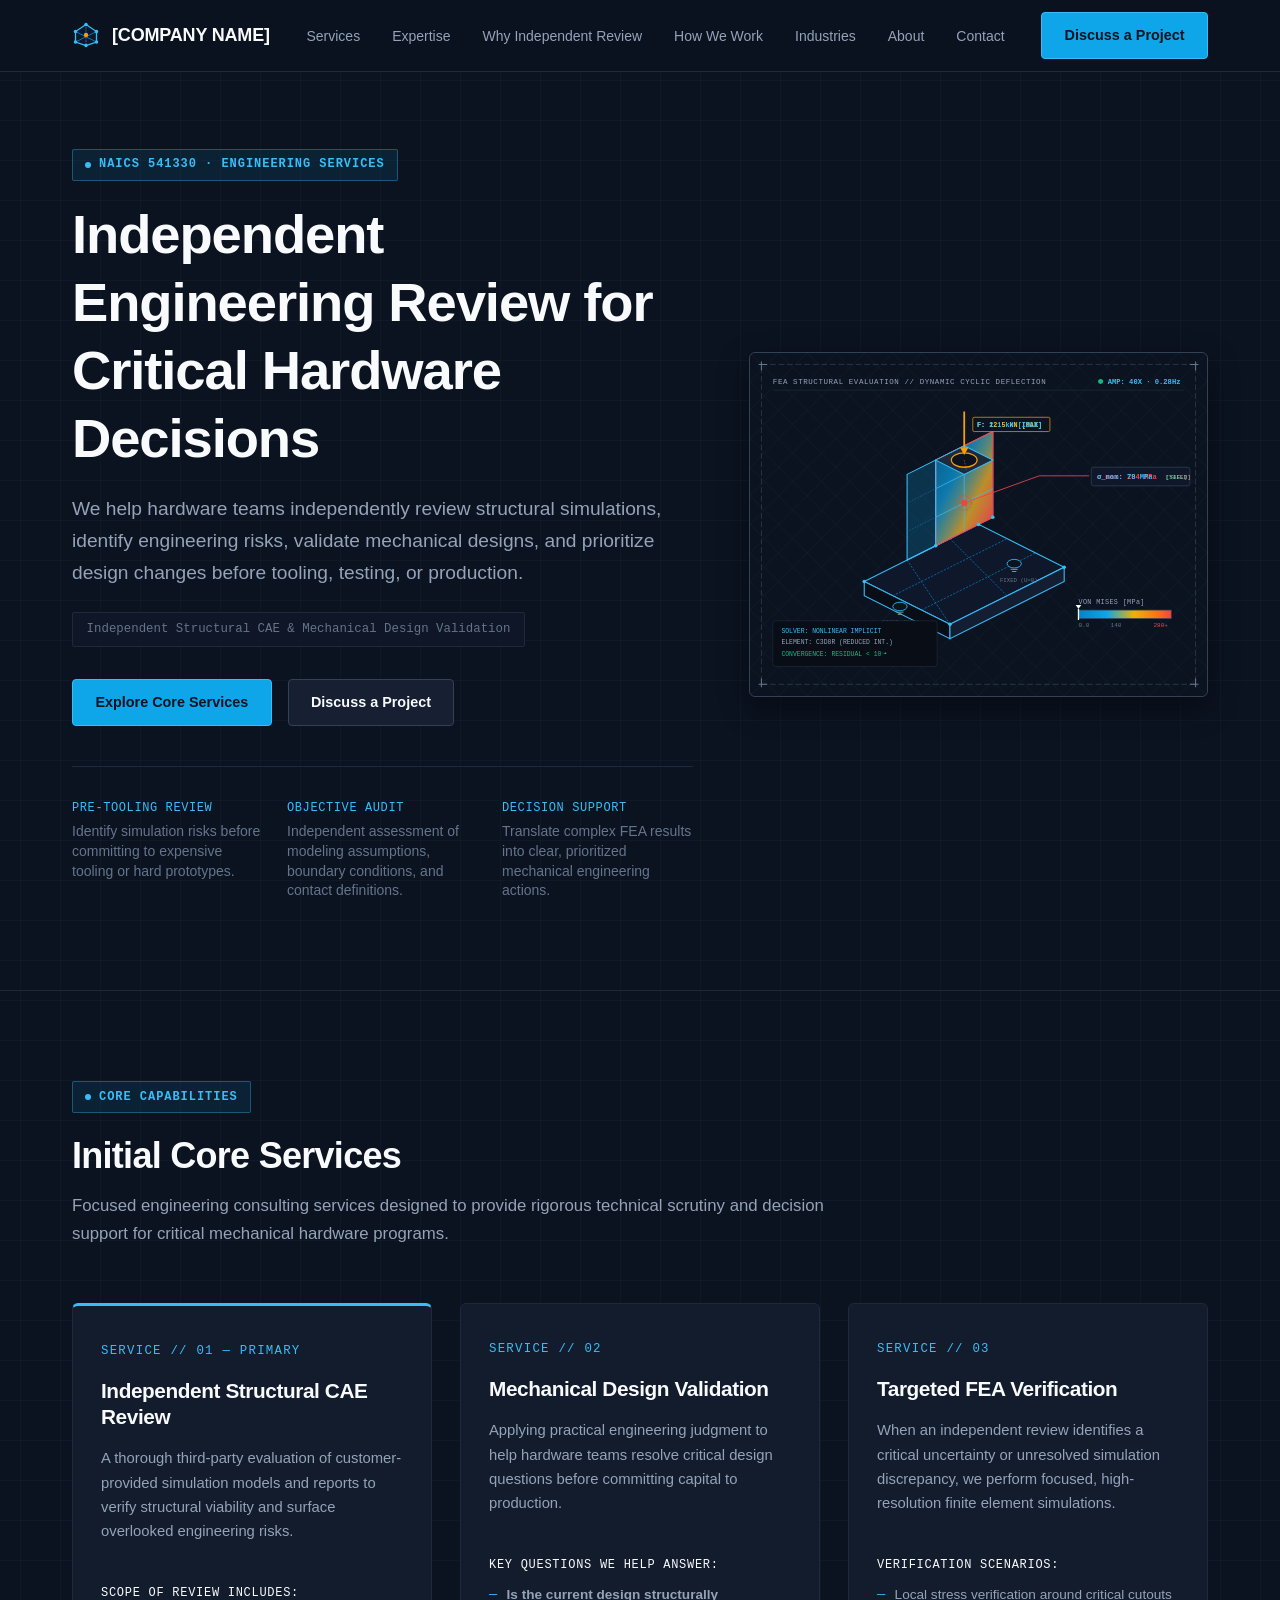
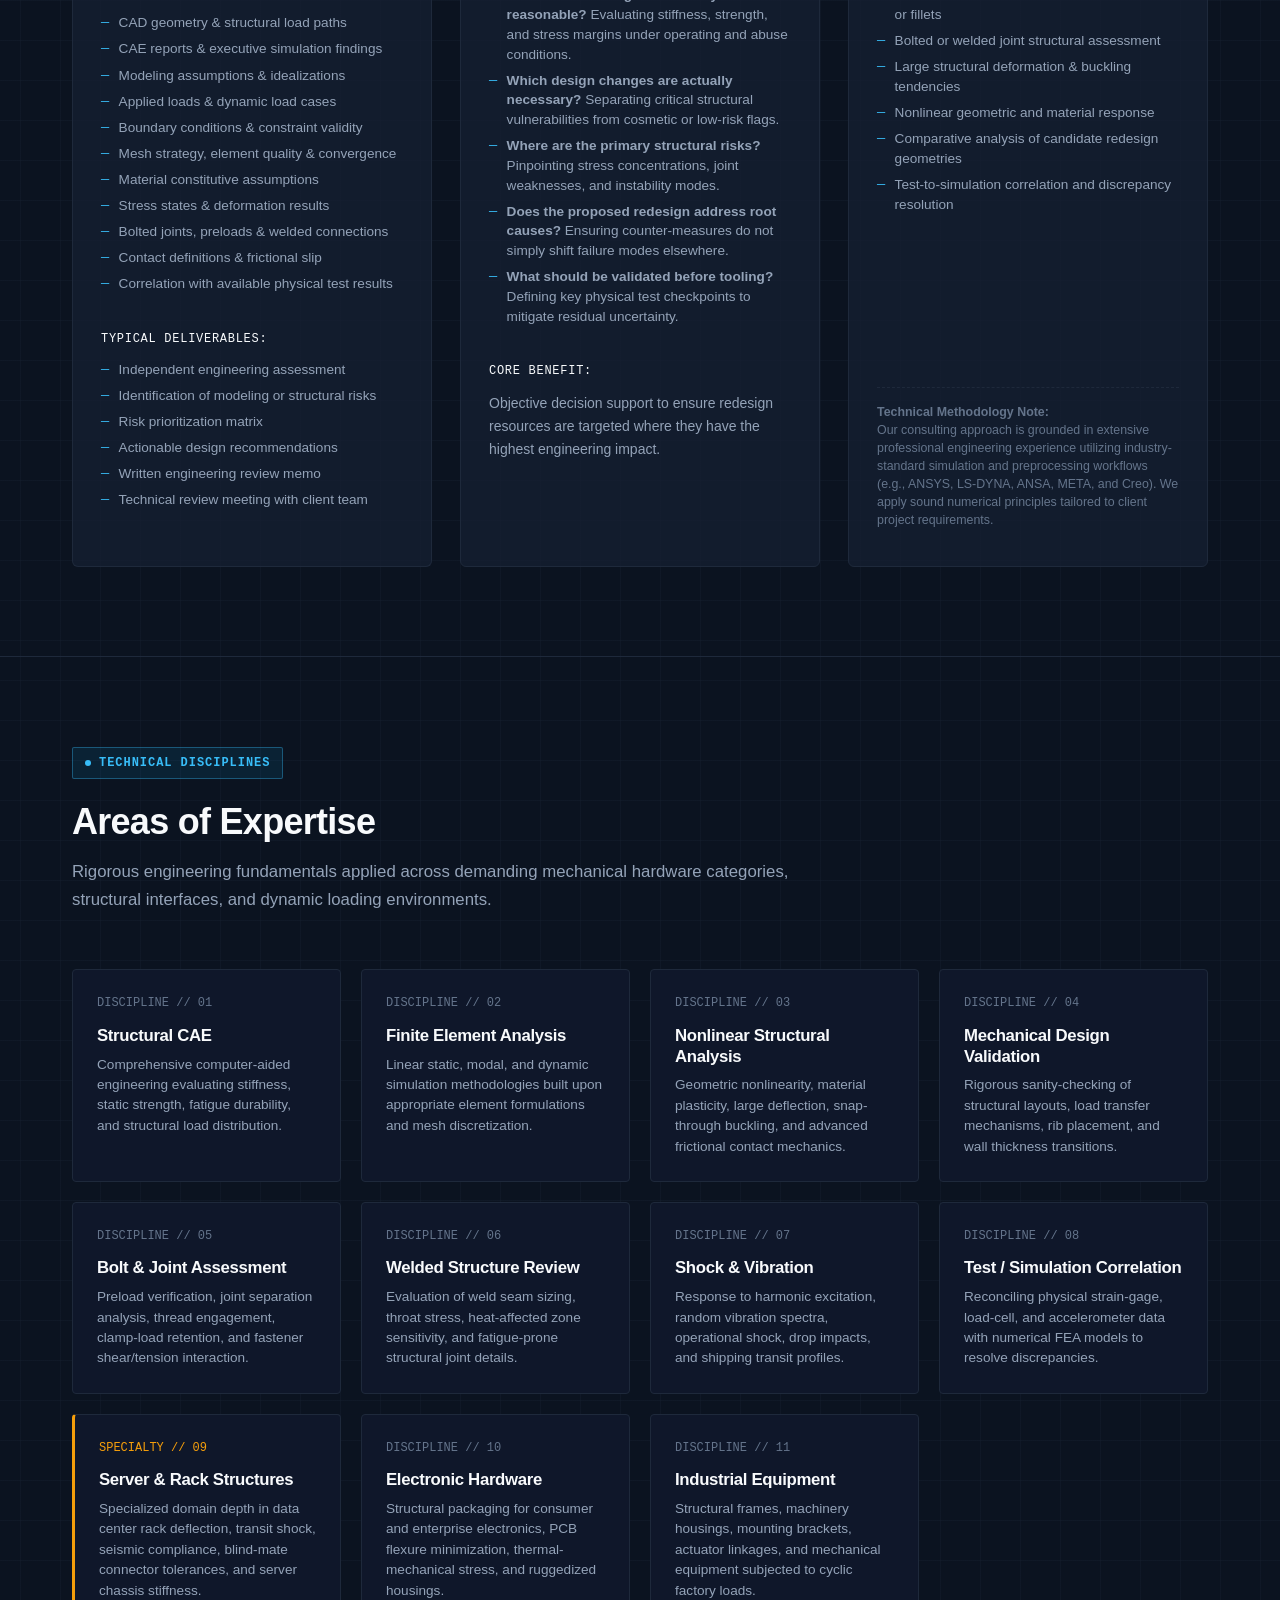
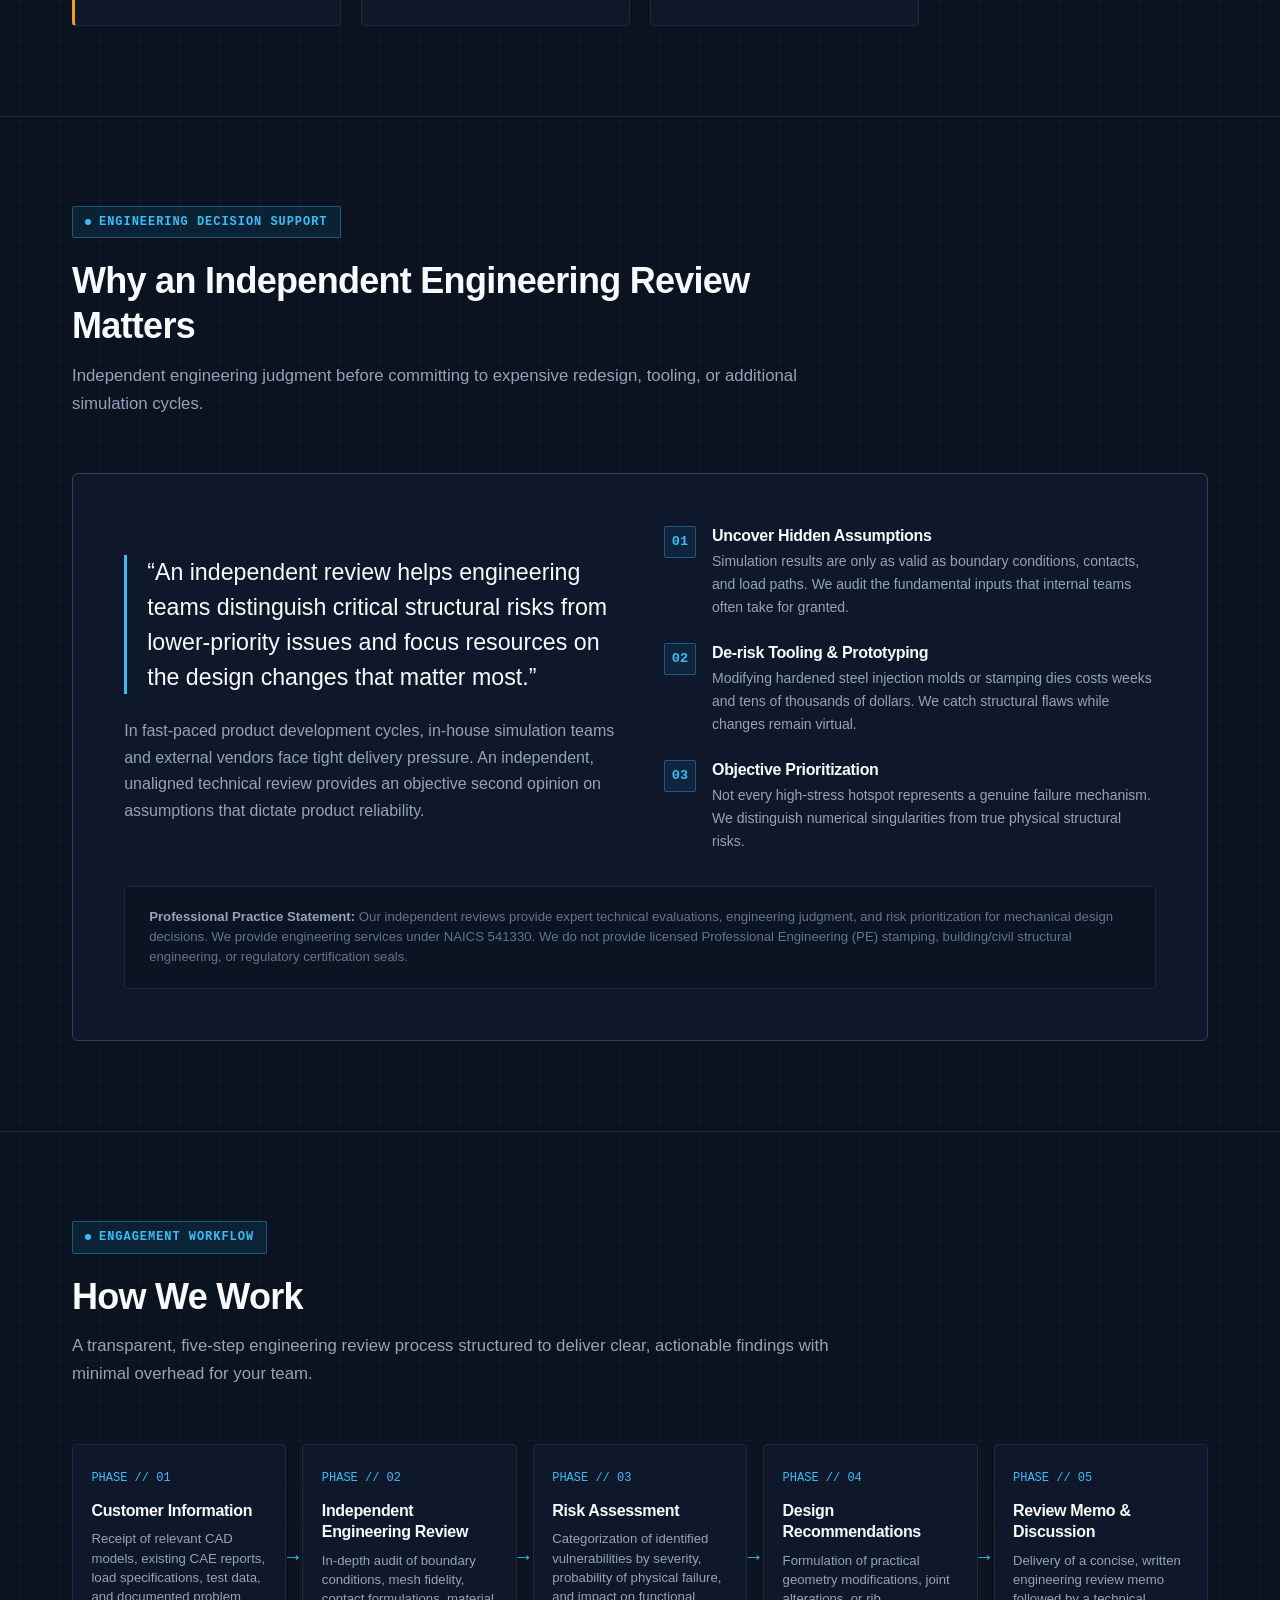
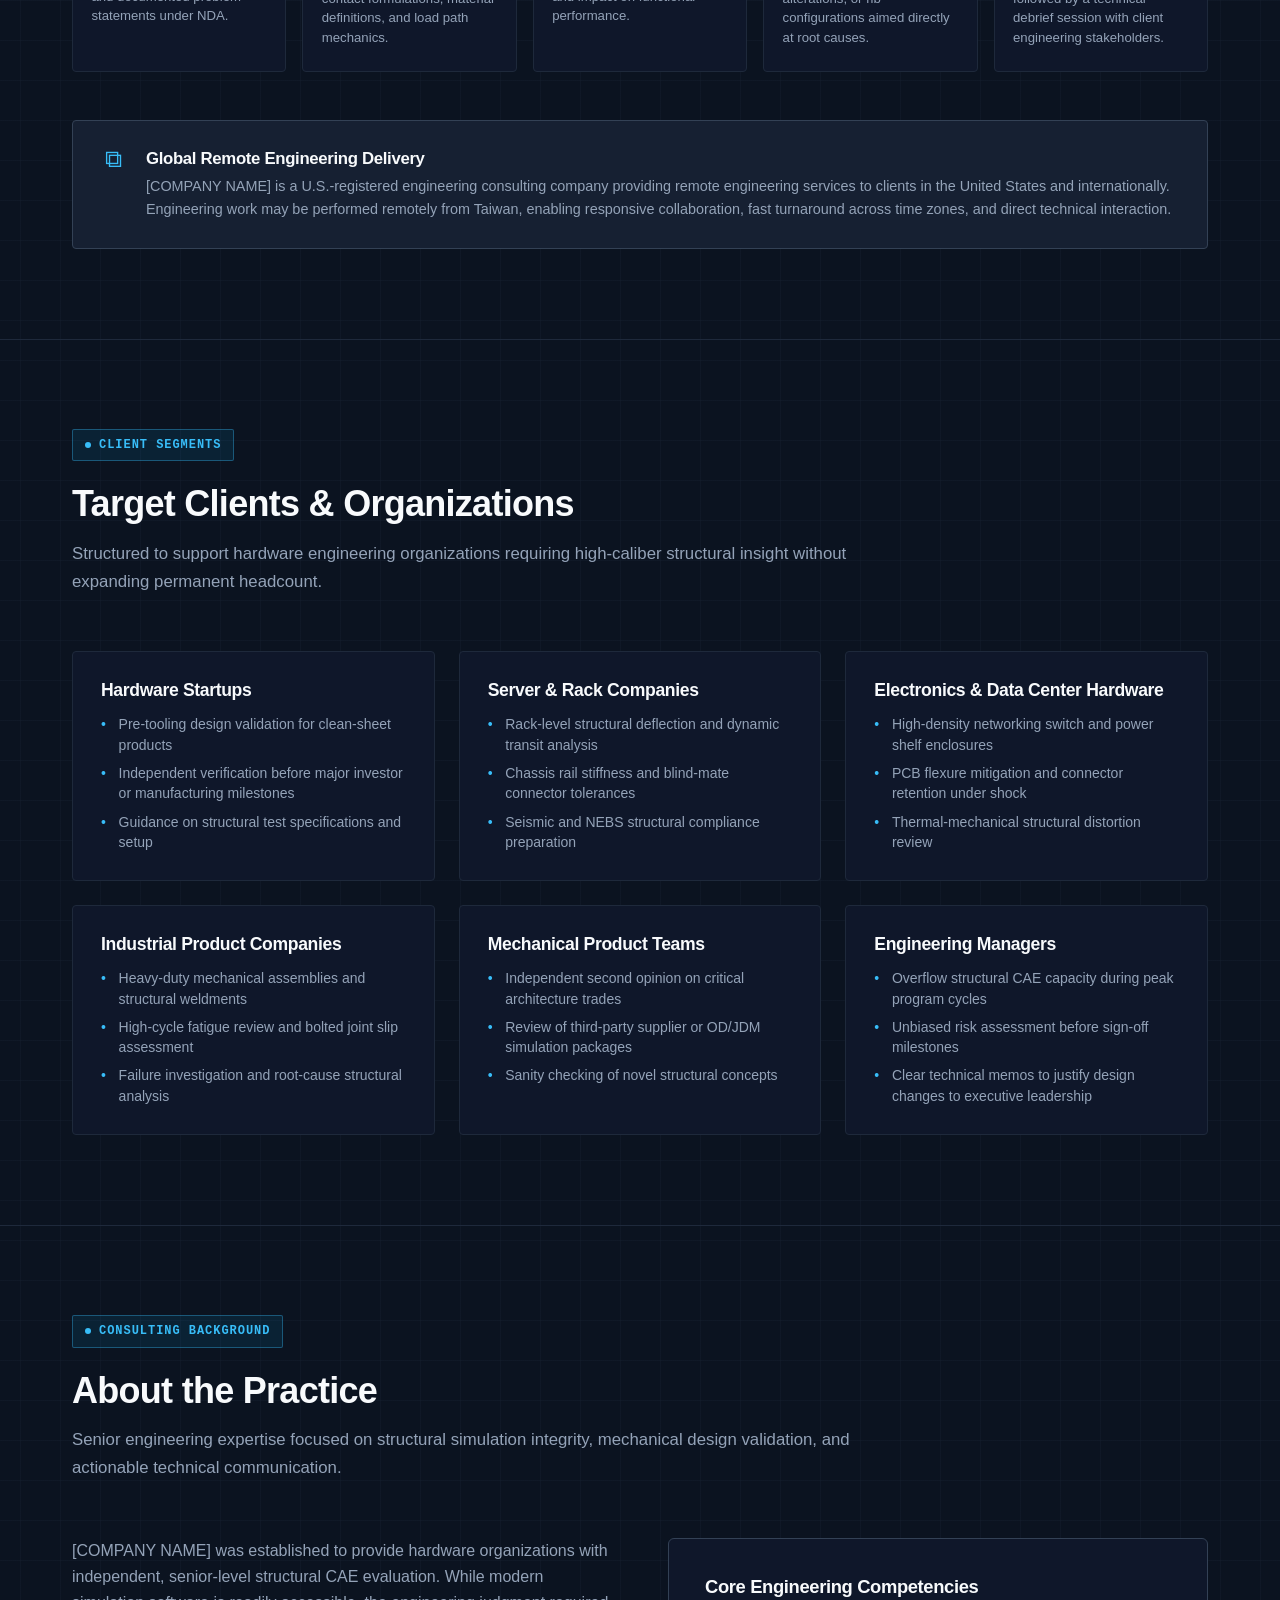
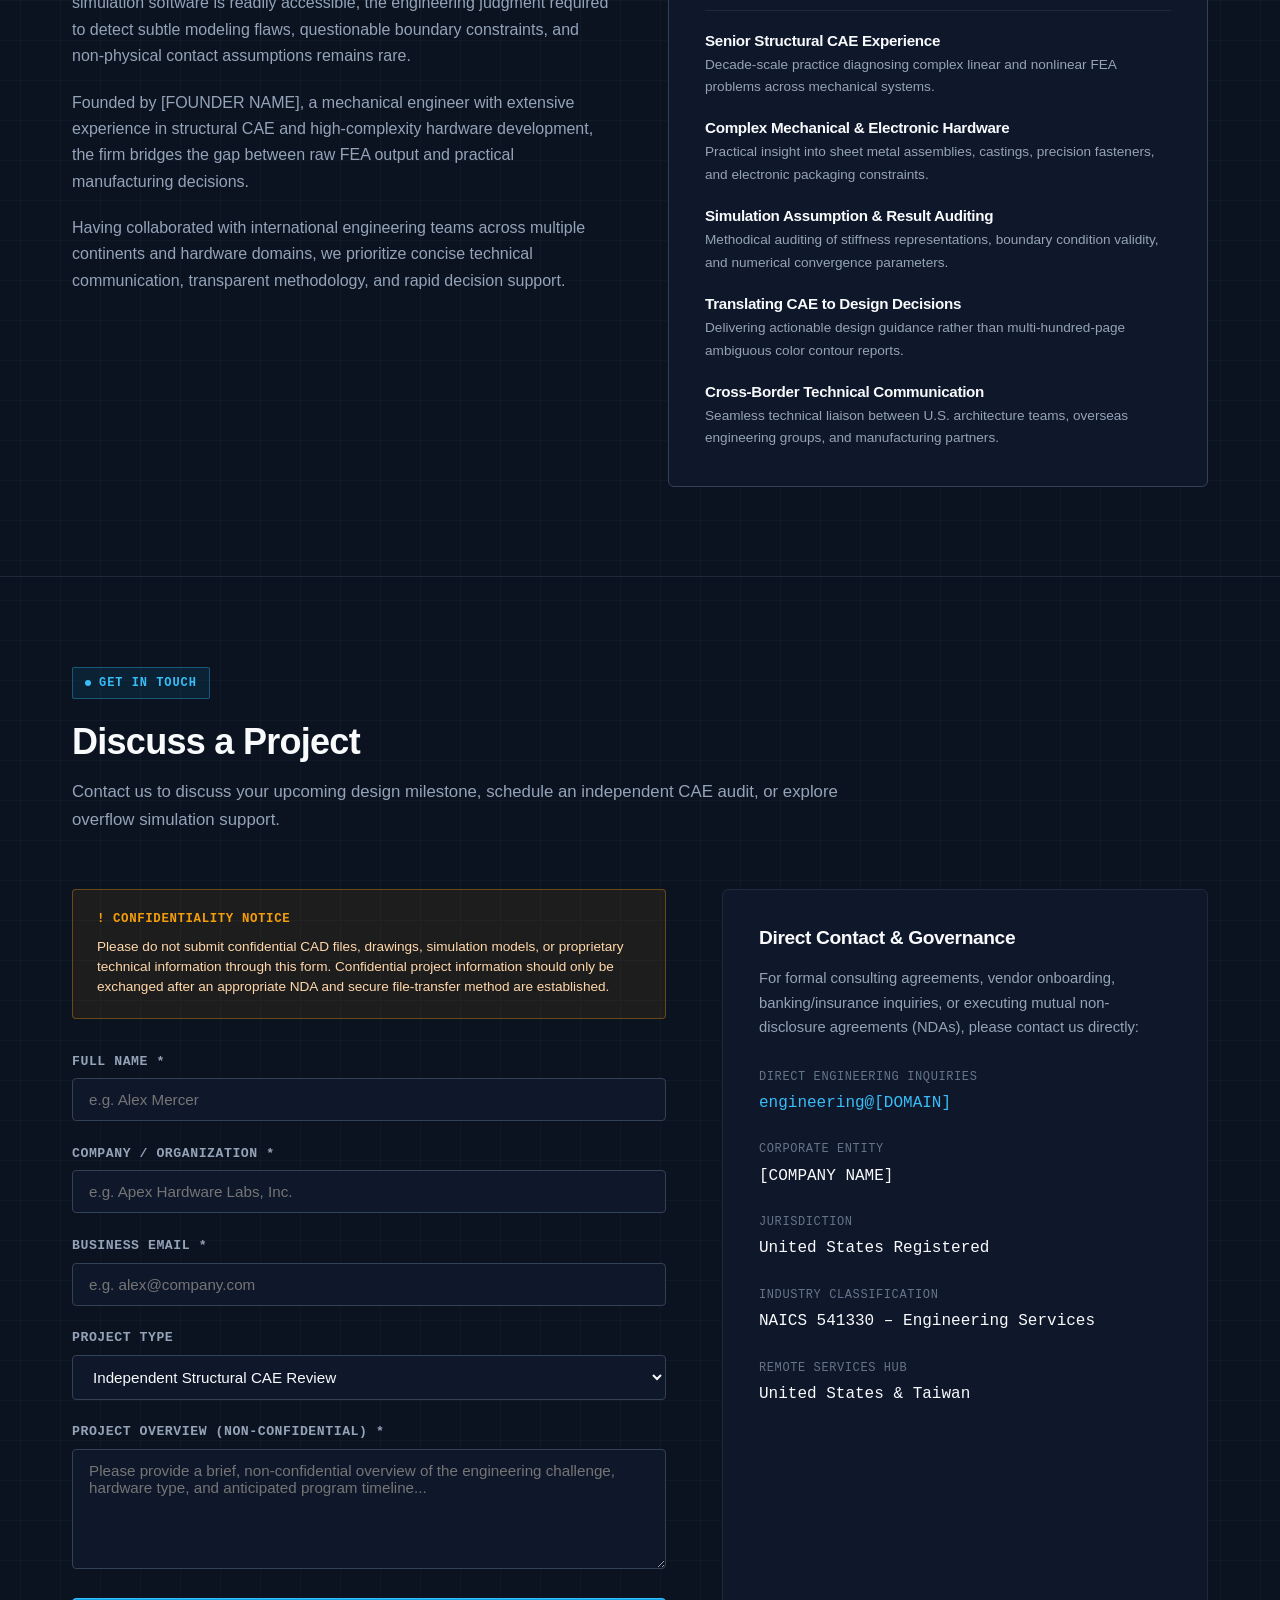
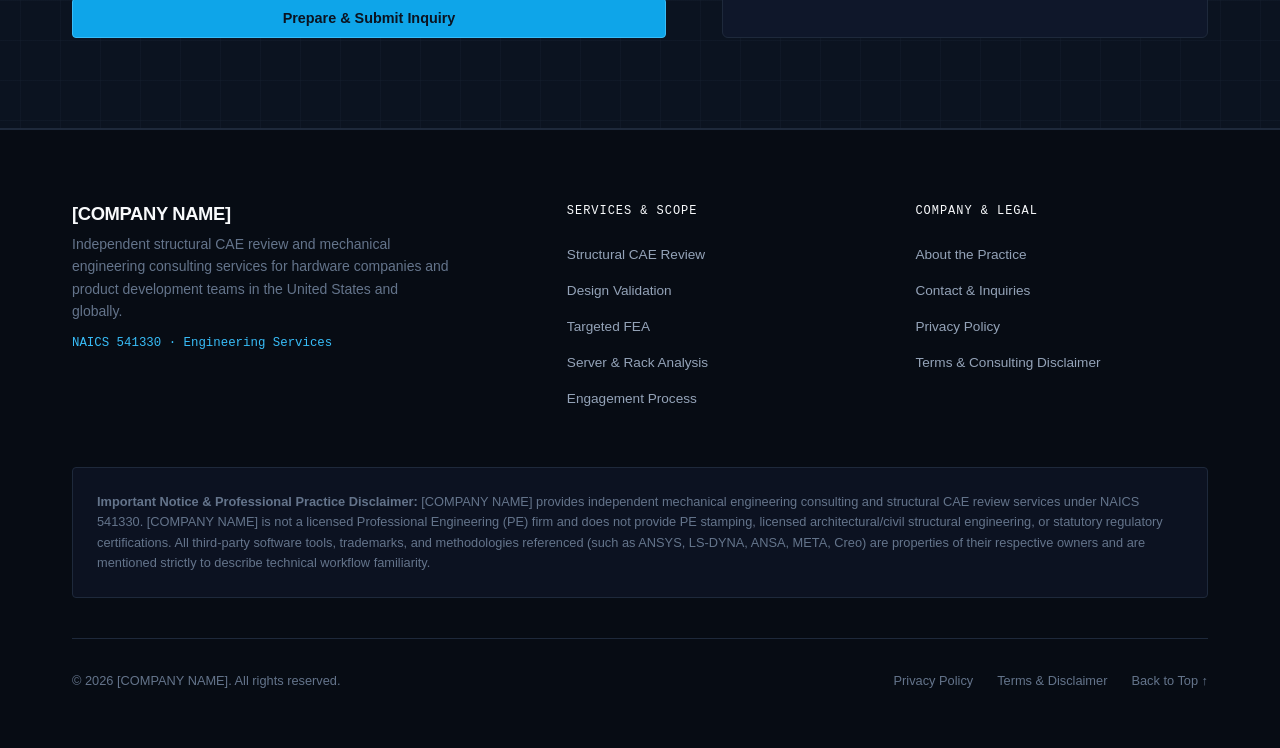
==== commit 23cfcf93: "feat: add dynamic FEA cyclic load deflection and von Mises stress animation to hero visual" ====
--- a/index.html
+++ b/index.html
@@ -115,8 +115,235 @@
           </div>
         </div>
 
-        <div class="hero-visual">
-          <img src="assets/hero-mesh.svg" alt="Technical schematic illustrating FEA mesh discretization, boundary conditions, and structural stress validation" width="640" height="480" loading="eager">
+        <div class="hero-visual" aria-label="Dynamic FEA simulation demonstrating cyclic load deflection and stress concentration transitions">
+          <svg xmlns="http://www.w3.org/2000/svg" viewBox="0 0 640 480" fill="none" role="img" aria-label="FEA Structural Evaluation showing dynamic cyclic deflection and stress distribution">
+            <defs>
+              <!-- Nominal / Safe Stress Gradient -->
+              <linearGradient id="stressGradNominal" x1="0%" y1="0%" x2="100%" y2="100%">
+                <stop offset="0%" stop-color="#0284C7" stop-opacity="0.35"/>
+                <stop offset="50%" stop-color="#0EA5E9" stop-opacity="0.45"/>
+                <stop offset="85%" stop-color="#38BDF8" stop-opacity="0.5"/>
+                <stop offset="100%" stop-color="#34D399" stop-opacity="0.55"/>
+              </linearGradient>
+
+              <!-- Peak Von Mises Stress Gradient (Critical Red/Amber) -->
+              <linearGradient id="stressGradPeak" x1="0%" y1="0%" x2="100%" y2="100%">
+                <stop offset="0%" stop-color="#0284C7" stop-opacity="0.4"/>
+                <stop offset="35%" stop-color="#0EA5E9" stop-opacity="0.5"/>
+                <stop offset="65%" stop-color="#F59E0B" stop-opacity="0.75"/>
+                <stop offset="88%" stop-color="#EF4444" stop-opacity="0.9"/>
+                <stop offset="100%" stop-color="#DC2626" stop-opacity="0.95"/>
+              </linearGradient>
+
+              <!-- Legend Calibration Gradient -->
+              <linearGradient id="legendGrad" x1="0%" y1="0%" x2="100%" y2="0%">
+                <stop offset="0%" stop-color="#0284C7"/>
+                <stop offset="30%" stop-color="#0EA5E9"/>
+                <stop offset="60%" stop-color="#EAB308"/>
+                <stop offset="85%" stop-color="#F97316"/>
+                <stop offset="100%" stop-color="#EF4444"/>
+              </linearGradient>
+
+              <!-- Technical Grid -->
+              <pattern id="isoGridInline" width="40" height="40" patternUnits="userSpaceOnUse">
+                <path d="M 40 0 L 0 40 M 0 0 L 40 40" stroke="#1E293B" stroke-width="0.75"/>
+              </pattern>
+
+              <!-- Embedded Keyframe Animations -->
+              <style>
+                @keyframes loadPulse {
+                  0%, 100% { transform: translateY(0); opacity: 0.7; }
+                  50% { transform: translateY(14px); opacity: 1; }
+                }
+                @keyframes loadArrowScale {
+                  0%, 100% { stroke: #38BDF8; stroke-width: 2; }
+                  50% { stroke: #EF4444; stroke-width: 3.2; }
+                }
+                @keyframes lugDeflect {
+                  0%, 100% { transform: translate(0px, 0px) rotate(0deg); }
+                  50% { transform: translate(2.5px, 13px) rotate(1.6deg); }
+                }
+                @keyframes ribFlex {
+                  0%, 100% { transform: scale(1, 1) skewX(0deg); }
+                  50% { transform: scale(1.01, 1.04) skewX(0.7deg); }
+                }
+                @keyframes stressTransition {
+                  0%, 100% { opacity: 0.1; }
+                  50% { opacity: 0.95; }
+                }
+                @keyframes nominalFade {
+                  0%, 100% { opacity: 0.9; }
+                  50% { opacity: 0.15; }
+                }
+                @keyframes hotspotHalo {
+                  0%, 100% { transform: scale(1); stroke-opacity: 0.3; stroke: #38BDF8; }
+                  50% { transform: scale(1.85); stroke-opacity: 1; stroke: #EF4444; }
+                }
+                @keyframes calloutBoxGlow {
+                  0%, 100% { stroke: #334155; fill: #0F172A; }
+                  50% { stroke: #EF4444; fill: #221217; }
+                }
+                @keyframes needleTrack {
+                  0%, 100% { transform: translateX(24px); }
+                  50% { transform: translateX(116px); }
+                }
+                @keyframes liveBlink {
+                  0%, 100% { opacity: 0.35; }
+                  50% { opacity: 1; }
+                }
+                .dyn-load-group { animation: loadPulse 3.6s ease-in-out infinite; }
+                .dyn-arrow-line { animation: loadArrowScale 3.6s ease-in-out infinite; }
+                .dyn-lug { transform-origin: 260px 190px; animation: lugDeflect 3.6s ease-in-out infinite; }
+                .dyn-rib { transform-origin: 220px 250px; animation: ribFlex 3.6s ease-in-out infinite; }
+                .dyn-stress-peak { animation: stressTransition 3.6s ease-in-out infinite; }
+                .dyn-stress-nom { animation: nominalFade 3.6s ease-in-out infinite; }
+                .dyn-hotspot-halo { transform-origin: 260px 190px; animation: hotspotHalo 3.6s ease-in-out infinite; }
+                .dyn-callout-box { animation: calloutBoxGlow 3.6s ease-in-out infinite; }
+                .dyn-needle { animation: needleTrack 3.6s ease-in-out infinite; }
+                .dyn-live-dot { animation: liveBlink 1.8s ease-in-out infinite; }
+              </style>
+            </defs>
+
+            <!-- Technical Canvas Background -->
+            <rect width="640" height="480" fill="#0B1320" rx="8"/>
+            <rect width="640" height="480" fill="url(#isoGridInline)" opacity="0.6"/>
+
+            <!-- Technical Drawing Outer Border & Corner Coordinate Marks -->
+            <rect x="16" y="16" width="608" height="448" stroke="#334155" stroke-width="1" stroke-dasharray="8 4" fill="none"/>
+            <path d="M 12 16 L 24 16 M 16 12 L 16 24" stroke="#64748B" stroke-width="1.5"/>
+            <path d="M 616 16 L 628 16 M 624 12 L 624 24" stroke="#64748B" stroke-width="1.5"/>
+            <path d="M 12 464 L 24 464 M 16 456 L 16 468" stroke="#64748B" stroke-width="1.5"/>
+            <path d="M 616 464 L 628 464 M 624 456 L 624 468" stroke="#64748B" stroke-width="1.5"/>
+
+            <!-- Technical Header in Diagram -->
+            <text x="32" y="44" fill="#94A3B8" font-family="ui-monospace, SFMono-Regular, Menlo, monospace" font-size="10.5" letter-spacing="0.8">FEA STRUCTURAL EVALUATION // DYNAMIC CYCLIC DEFLECTION</text>
+            
+            <!-- Live Cycle Indicator Badge -->
+            <g transform="translate(485, 33)">
+              <circle cx="6" cy="7" r="3.5" fill="#10B981" class="dyn-live-dot"/>
+              <text x="16" y="11" fill="#38BDF8" font-family="ui-monospace, SFMono-Regular, Menlo, monospace" font-size="10" font-weight="600">AMP: 40X &middot; 0.28Hz</text>
+            </g>
+            <line x1="32" y1="52" x2="608" y2="52" stroke="#1E293B" stroke-width="1"/>
+
+            <!-- Structural Assembly Model -->
+            <g transform="translate(40, 20)">
+              <!-- 1. BASE MOUNTING FLANGE (Rigid / Fully Constrained at Bolts) -->
+              <g id="rigid-base">
+                <polygon points="120,300 240,360 400,280 280,220" fill="#0F172A" stroke="#38BDF8" stroke-width="1.5"/>
+                <polygon points="120,300 120,320 240,380 240,360" fill="#090D16" stroke="#38BDF8" stroke-width="1.5"/>
+                <polygon points="240,360 240,380 400,300 400,280" fill="#141E33" stroke="#38BDF8" stroke-width="1.5"/>
+
+                <!-- Base Plate FEA Mesh Lines -->
+                <line x1="160" y1="320" x2="320" y2="240" stroke="#0284C7" stroke-width="1" stroke-dasharray="3 2"/>
+                <line x1="200" y1="340" x2="360" y2="260" stroke="#0284C7" stroke-width="1" stroke-dasharray="3 2"/>
+                <line x1="180" y1="270" x2="240" y2="360" stroke="#0284C7" stroke-width="1" stroke-dasharray="3 2"/>
+                <line x1="240" y1="240" x2="320" y2="320" stroke="#0284C7" stroke-width="1" stroke-dasharray="3 2"/>
+
+                <!-- Boundary Condition: Fixed Constraint Symbols on Bolt Holes -->
+                <!-- Bolt 1 (Left) -->
+                <ellipse cx="170" cy="335" rx="10" ry="6" fill="#0B1320" stroke="#38BDF8" stroke-width="1.2"/>
+                <path d="M 165 343 L 175 343 M 167 346 L 173 346" stroke="#94A3B8" stroke-width="1.2"/>
+                <text x="145" y="360" fill="#64748B" font-family="ui-monospace, SFMono-Regular, Menlo, monospace" font-size="8">FIXED (U=0)</text>
+
+                <!-- Bolt 2 (Right) -->
+                <ellipse cx="330" cy="275" rx="10" ry="6" fill="#0B1320" stroke="#38BDF8" stroke-width="1.2"/>
+                <path d="M 325 283 L 335 283 M 327 286 L 333 286" stroke="#94A3B8" stroke-width="1.2"/>
+                <text x="310" y="300" fill="#64748B" font-family="ui-monospace, SFMono-Regular, Menlo, monospace" font-size="8">FIXED (U=0)</text>
+              </g>
+
+              <!-- 2. UPRIGHT WEB & STRESS CONCENTRATION ZONE -->
+              <g id="upright-web" class="dyn-rib">
+                <!-- Layer A: Nominal Stress State (Cyan/Blue) -->
+                <polygon points="220,130 300,90 300,210 220,250" fill="url(#stressGradNominal)" stroke="#38BDF8" stroke-width="1.5" class="dyn-stress-nom"/>
+                <!-- Layer B: Peak Von Mises Stress State (Surges into Critical Amber & Red under load) -->
+                <polygon points="220,130 300,90 300,210 220,250" fill="url(#stressGradPeak)" stroke="#EF4444" stroke-width="1.8" class="dyn-stress-peak"/>
+
+                <!-- Rib Side Flange Profile -->
+                <polygon points="180,150 220,130 220,250 180,270" fill="#0EA5E9" fill-opacity="0.22" stroke="#38BDF8" stroke-width="1.5"/>
+
+                <!-- FEA Sub-element Discretization Grid on Web -->
+                <line x1="220" y1="170" x2="300" y2="130" stroke="#38BDF8" stroke-width="1"/>
+                <line x1="220" y1="210" x2="300" y2="170" stroke="#38BDF8" stroke-width="1"/>
+                <line x1="260" y1="110" x2="260" y2="230" stroke="#38BDF8" stroke-width="1"/>
+                <line x1="180" y1="190" x2="220" y2="170" stroke="#0284C7" stroke-width="0.8" stroke-dasharray="2 2"/>
+                <line x1="180" y1="230" x2="220" y2="210" stroke="#0284C7" stroke-width="0.8" stroke-dasharray="2 2"/>
+              </g>
+
+              <!-- 3. TOP BEARING LUG & PIN (Dynamic Deflection Node) -->
+              <g id="deflecting-lug" class="dyn-lug">
+                <polygon points="220,130 260,110 300,130 260,150" fill="#1E293B" stroke="#38BDF8" stroke-width="1.5"/>
+                <ellipse cx="260" cy="130" rx="18" ry="10" fill="#0B1320" stroke="#F59E0B" stroke-width="1.8"/>
+
+                <!-- Deflection Vector Ghost Guide -->
+                <path d="M 260 130 L 263 144" stroke="#F59E0B" stroke-width="1" stroke-dasharray="2 2" opacity="0.6"/>
+
+                <!-- Dynamic Cyclic Load Vector Arrow -->
+                <g class="dyn-load-group">
+                  <path d="M 260 62 L 260 114" stroke="#F59E0B" stroke-width="2.5" class="dyn-arrow-line"/>
+                  <polygon points="254,112 266,112 260,123" fill="#F59E0B"/>
+                  
+                  <!-- Live Load Readout Tag -->
+                  <rect x="272" y="70" width="108" height="20" rx="2" fill="#0B1320" stroke="#F59E0B" stroke-width="1"/>
+                  <text x="278" y="84" fill="#FBBF24" font-family="ui-monospace, SFMono-Regular, Menlo, monospace" font-size="9.5" font-weight="bold" class="dyn-stress-peak">F: 12.5 kN [MAX]</text>
+                  <text x="278" y="84" fill="#38BDF8" font-family="ui-monospace, SFMono-Regular, Menlo, monospace" font-size="9.5" font-weight="bold" class="dyn-stress-nom">F: 2.1 kN [IDLE]</text>
+                </g>
+              </g>
+
+              <!-- 4. CRITICAL FILLET STRESS HOTSPOT & DYNAMIC SENSOR CALLOUT -->
+              <g id="stress-hotspot">
+                <circle cx="260" cy="190" r="4.5" fill="#EF4444"/>
+                <circle cx="260" cy="190" r="10" stroke="#EF4444" stroke-width="1.2" stroke-dasharray="3 2" fill="none" class="dyn-hotspot-halo"/>
+                
+                <!-- Callout Leader Line -->
+                <line x1="260" y1="190" x2="365" y2="152" stroke="#EF4444" stroke-width="1.2"/>
+                <line x1="365" y1="152" x2="435" y2="152" stroke="#EF4444" stroke-width="1.2"/>
+
+                <!-- Dynamic Callout Measurement Tag -->
+                <g transform="translate(438, 140)">
+                  <rect x="0" y="0" width="138" height="26" rx="3" fill="#0F172A" stroke="#334155" stroke-width="1" class="dyn-callout-box"/>
+                  <g class="dyn-stress-peak">
+                    <text x="8" y="17" fill="#EF4444" font-family="ui-monospace, SFMono-Regular, Menlo, monospace" font-size="10" font-weight="bold">&sigma;_max: 294 MPa</text>
+                    <text x="104" y="17" fill="#FCA5A5" font-family="ui-monospace, SFMono-Regular, Menlo, monospace" font-size="8.5">[YIELD]</text>
+                  </g>
+                  <g class="dyn-stress-nom">
+                    <text x="8" y="17" fill="#38BDF8" font-family="ui-monospace, SFMono-Regular, Menlo, monospace" font-size="10" font-weight="bold">&sigma;_nom: 78 MPa</text>
+                    <text x="104" y="17" fill="#34D399" font-family="ui-monospace, SFMono-Regular, Menlo, monospace" font-size="8.5">[SAFE]</text>
+                  </g>
+                </g>
+              </g>
+
+              <!-- Structural Nodes Mesh Points -->
+              <circle cx="120" cy="300" r="2.5" fill="#38BDF8"/>
+              <circle cx="240" cy="360" r="2.5" fill="#38BDF8"/>
+              <circle cx="400" cy="280" r="2.5" fill="#38BDF8"/>
+              <circle cx="280" cy="220" r="2.5" fill="#38BDF8"/>
+              <circle cx="220" cy="250" r="2.5" fill="#38BDF8"/>
+              <circle cx="300" cy="210" r="2.5" fill="#38BDF8"/>
+            </g>
+
+            <!-- 5. REAL-TIME VON MISES CONTOUR CALIBRATION BAR (Bottom Right) -->
+            <g transform="translate(460, 360)">
+              <text x="0" y="-8" fill="#94A3B8" font-family="ui-monospace, SFMono-Regular, Menlo, monospace" font-size="9.5" letter-spacing="0.5">VON MISES [MPa]</text>
+              <rect x="0" y="0" width="130" height="12" fill="url(#legendGrad)" stroke="#334155" stroke-width="1"/>
+              <text x="0" y="24" fill="#64748B" font-family="ui-monospace, SFMono-Regular, Menlo, monospace" font-size="8.5">0.0</text>
+              <text x="45" y="24" fill="#64748B" font-family="ui-monospace, SFMono-Regular, Menlo, monospace" font-size="8.5">140</text>
+              <text x="105" y="24" fill="#EF4444" font-family="ui-monospace, SFMono-Regular, Menlo, monospace" font-size="8.5">280+</text>
+
+              <!-- Real-time Sliding Indicator Needle -->
+              <g class="dyn-needle">
+                <polygon points="0,-2 -4,-7 4,-7" fill="#FFFFFF"/>
+                <line x1="0" y1="-2" x2="0" y2="14" stroke="#FFFFFF" stroke-width="1.8"/>
+              </g>
+            </g>
+
+            <!-- 6. NUMERICAL SIMULATION PARAMETERS PANEL (Bottom Left) -->
+            <g transform="translate(32, 375)">
+              <rect x="0" y="0" width="230" height="64" rx="4" fill="#090D16" stroke="#1E293B" stroke-width="1"/>
+              <text x="12" y="17" fill="#38BDF8" font-family="ui-monospace, SFMono-Regular, Menlo, monospace" font-size="9">SOLVER: NONLINEAR IMPLICIT</text>
+              <text x="12" y="33" fill="#94A3B8" font-family="ui-monospace, SFMono-Regular, Menlo, monospace" font-size="9">ELEMENT: C3D8R (REDUCED INT.)</text>
+              <text x="12" y="49" fill="#10B981" font-family="ui-monospace, SFMono-Regular, Menlo, monospace" font-size="9">CONVERGENCE: RESIDUAL &lt; 10&#8315;&#8308;</text>
+            </g>
+          </svg>
         </div>
       </div>
     </section>
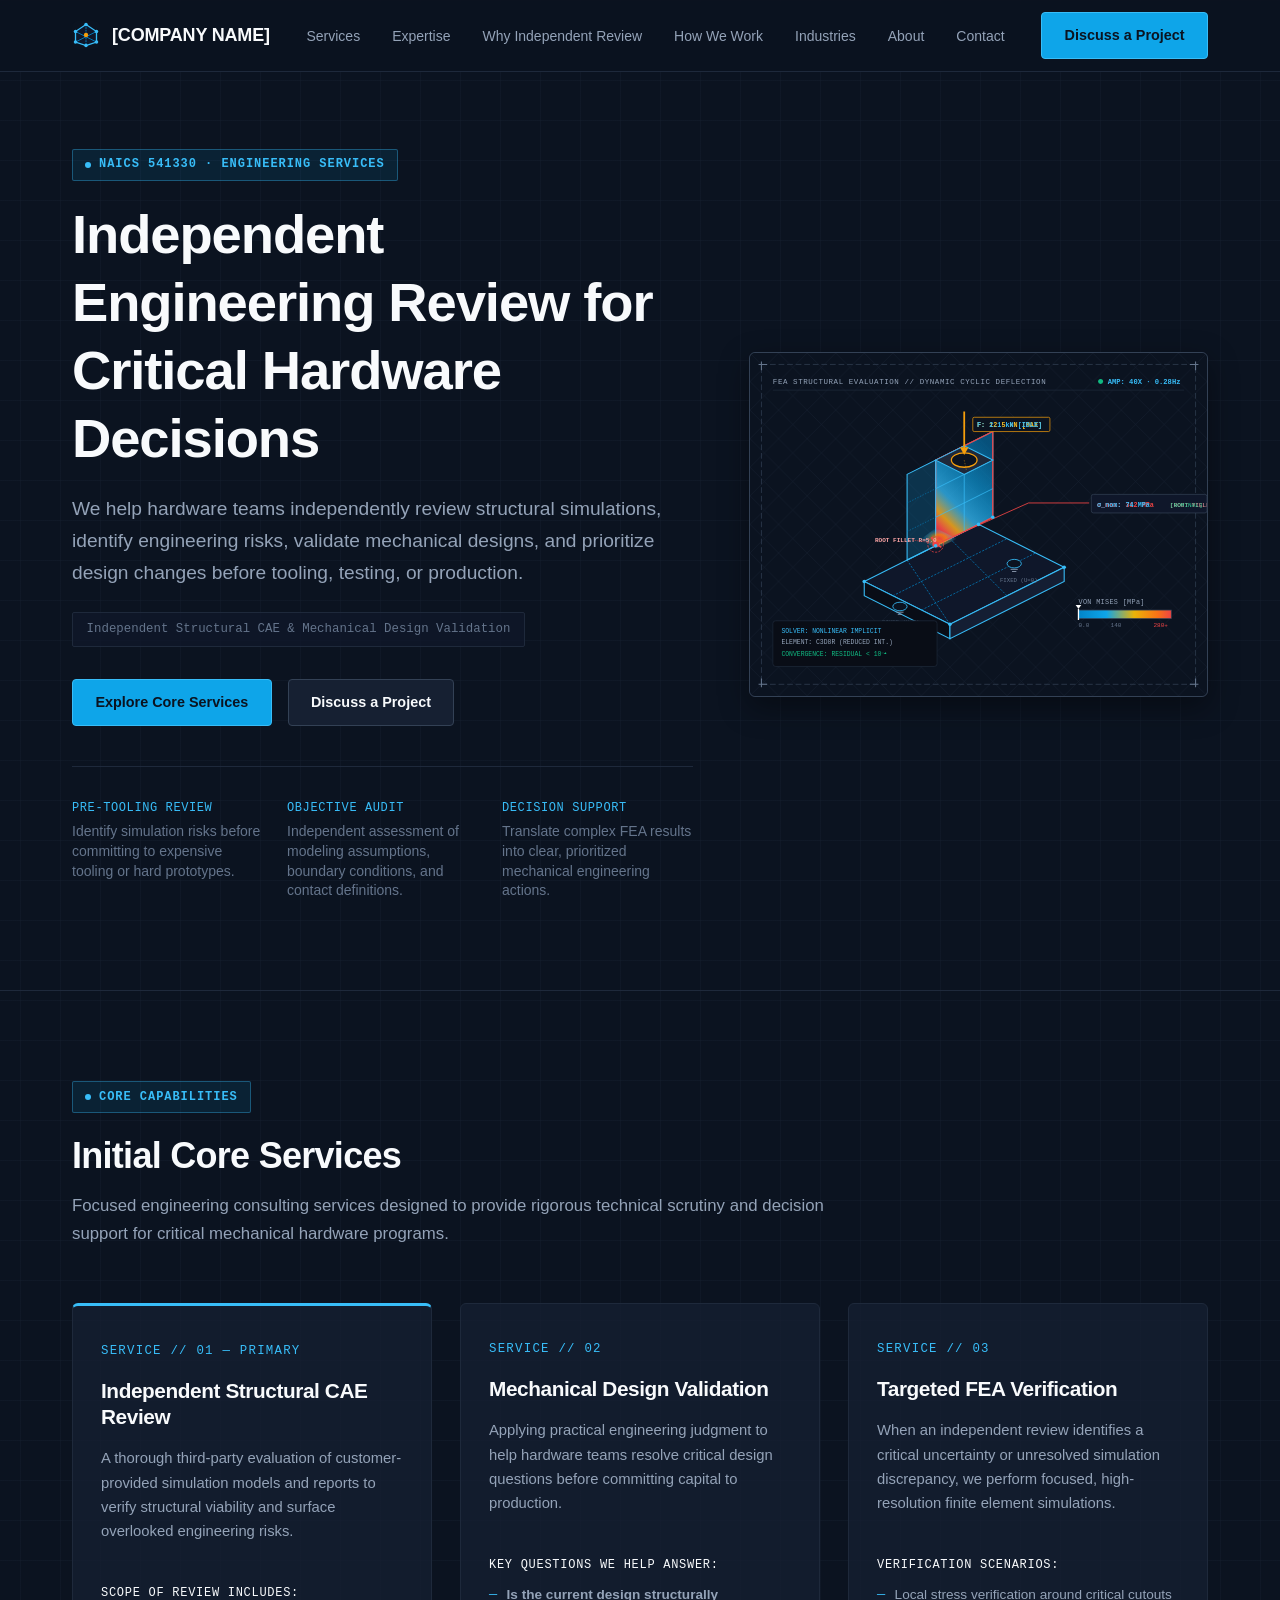
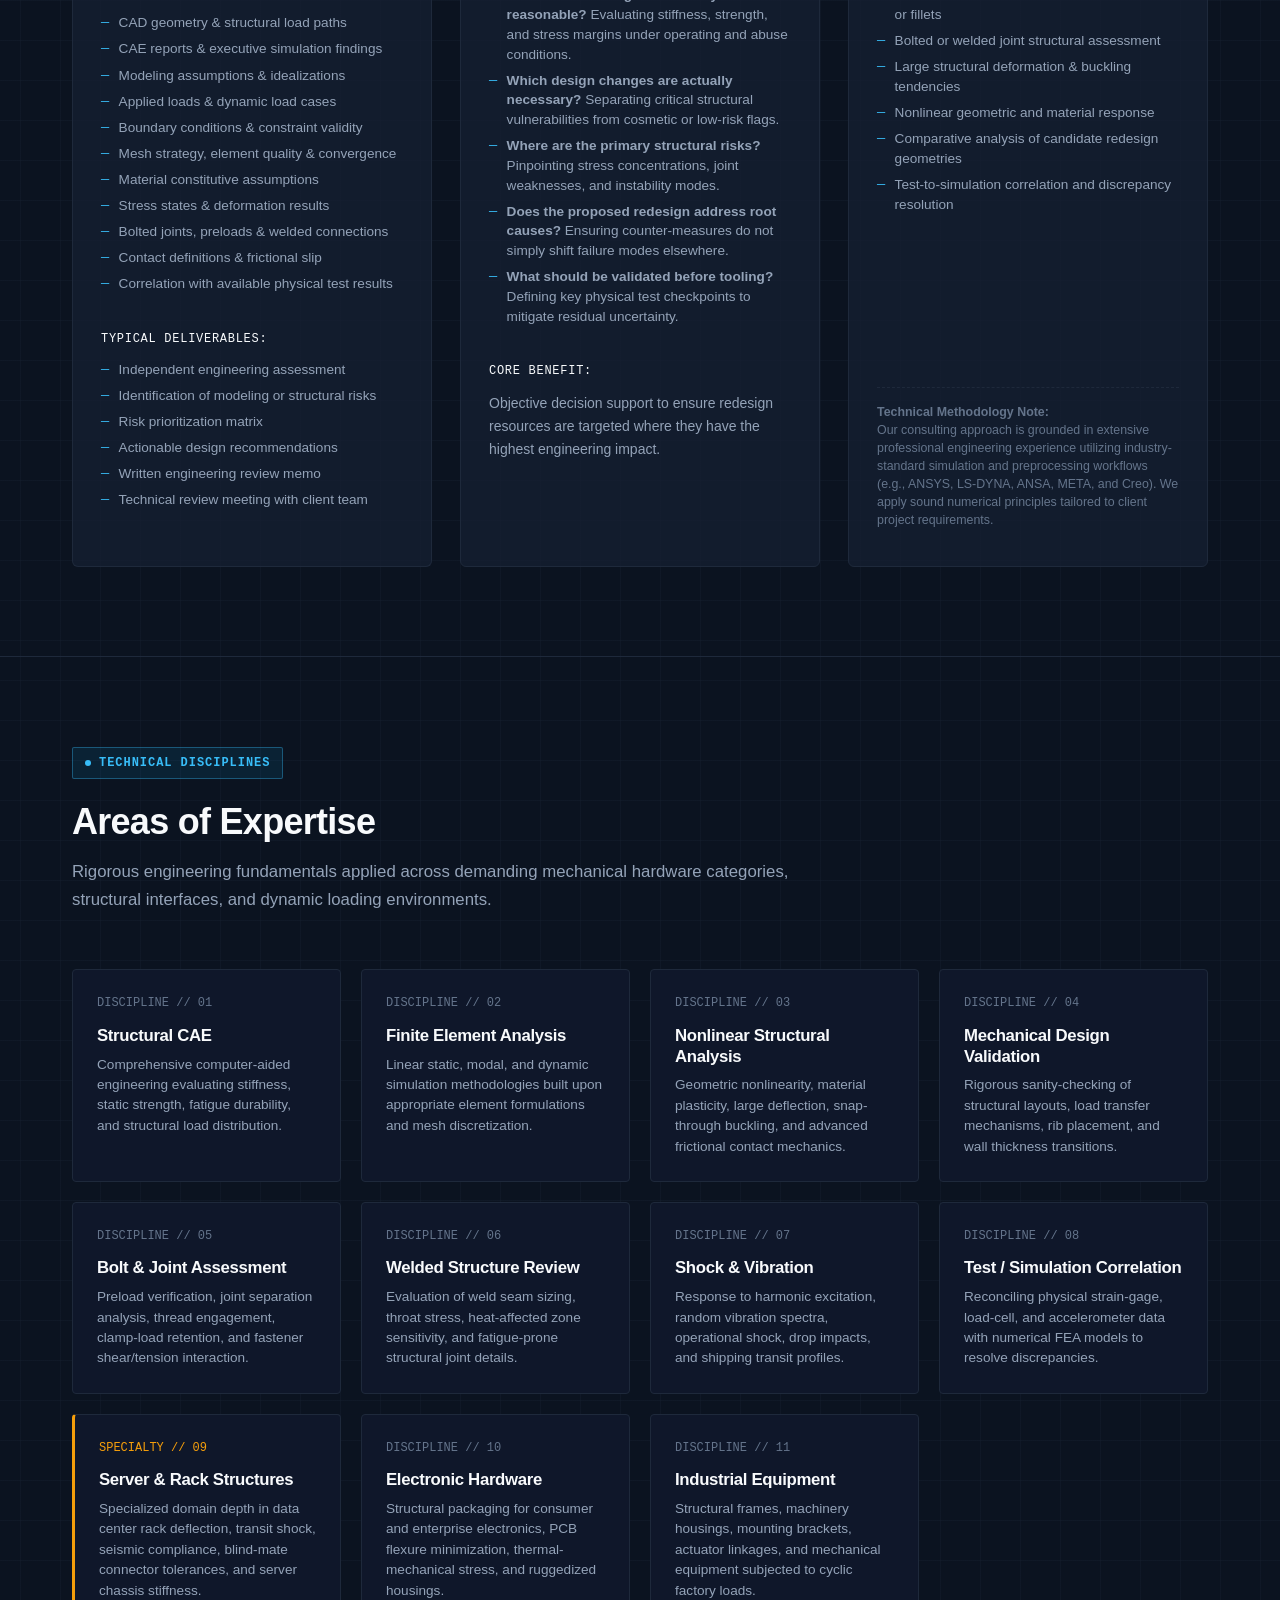
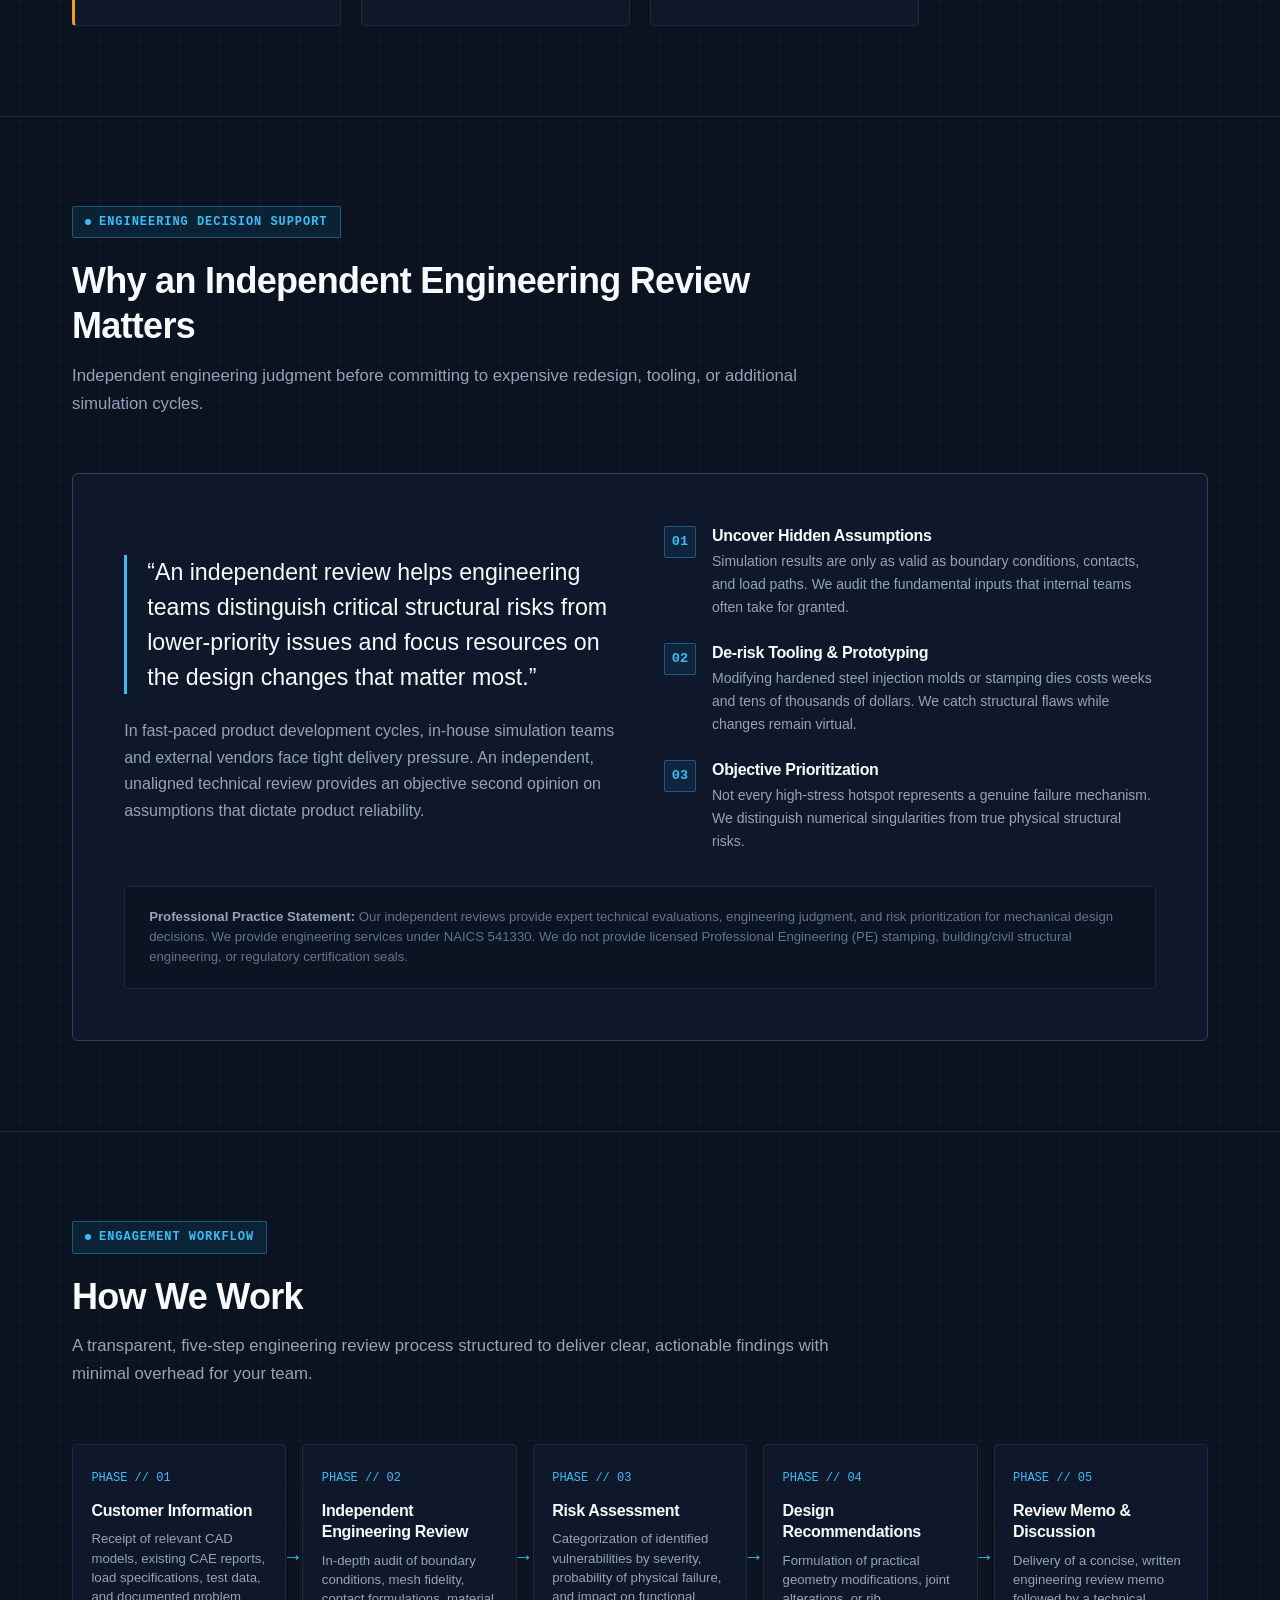
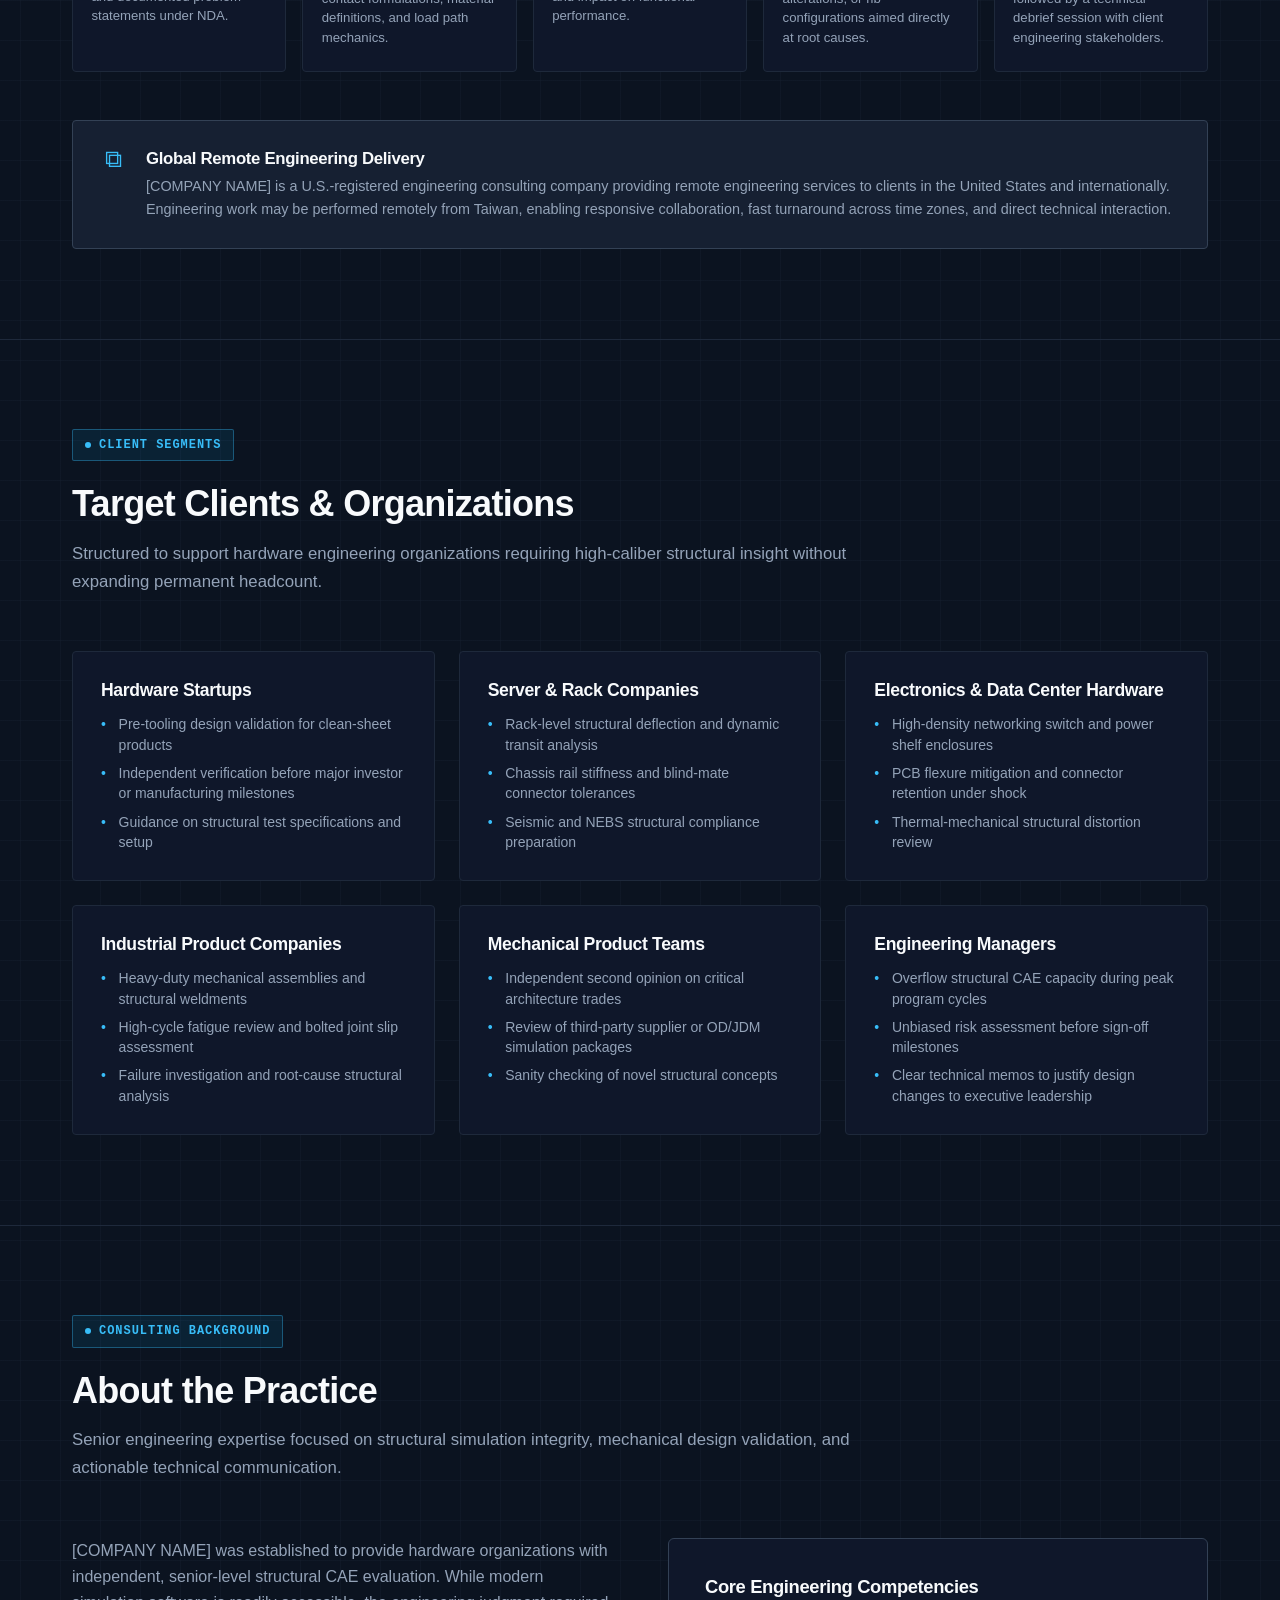
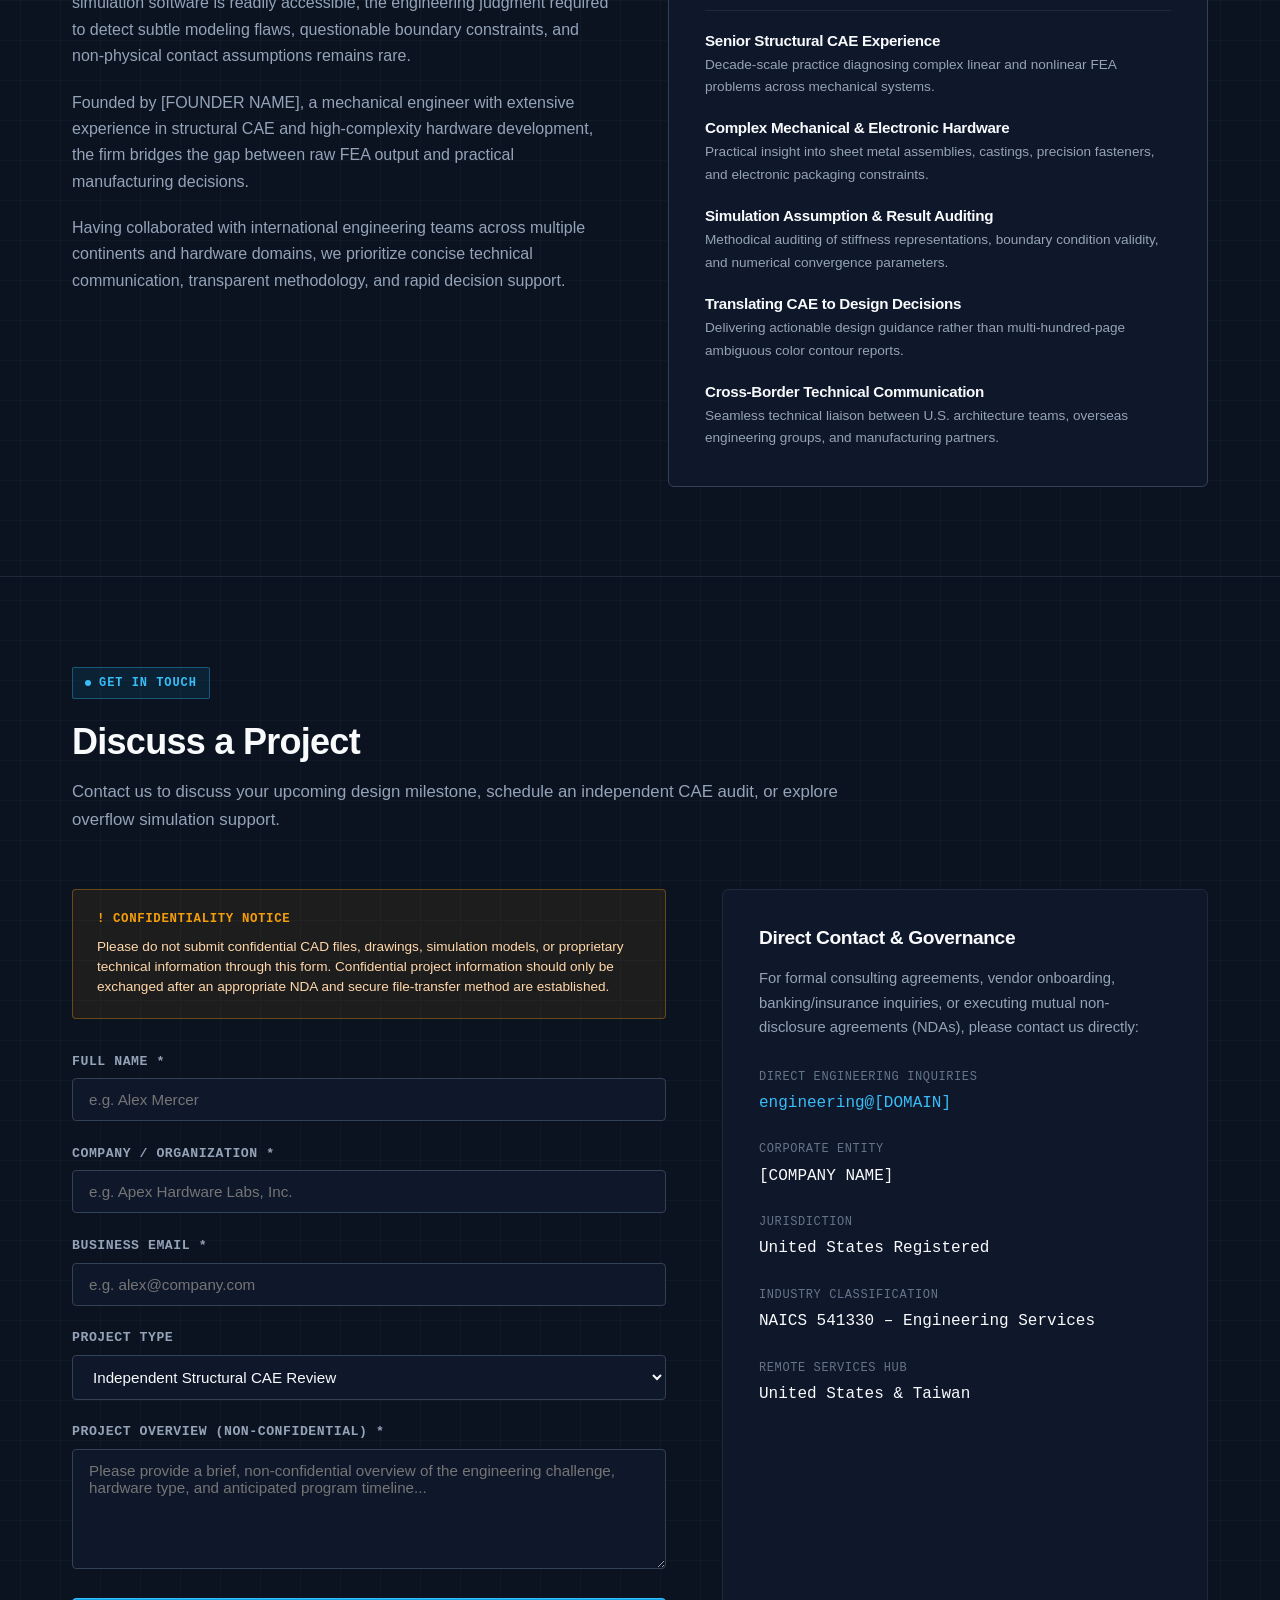
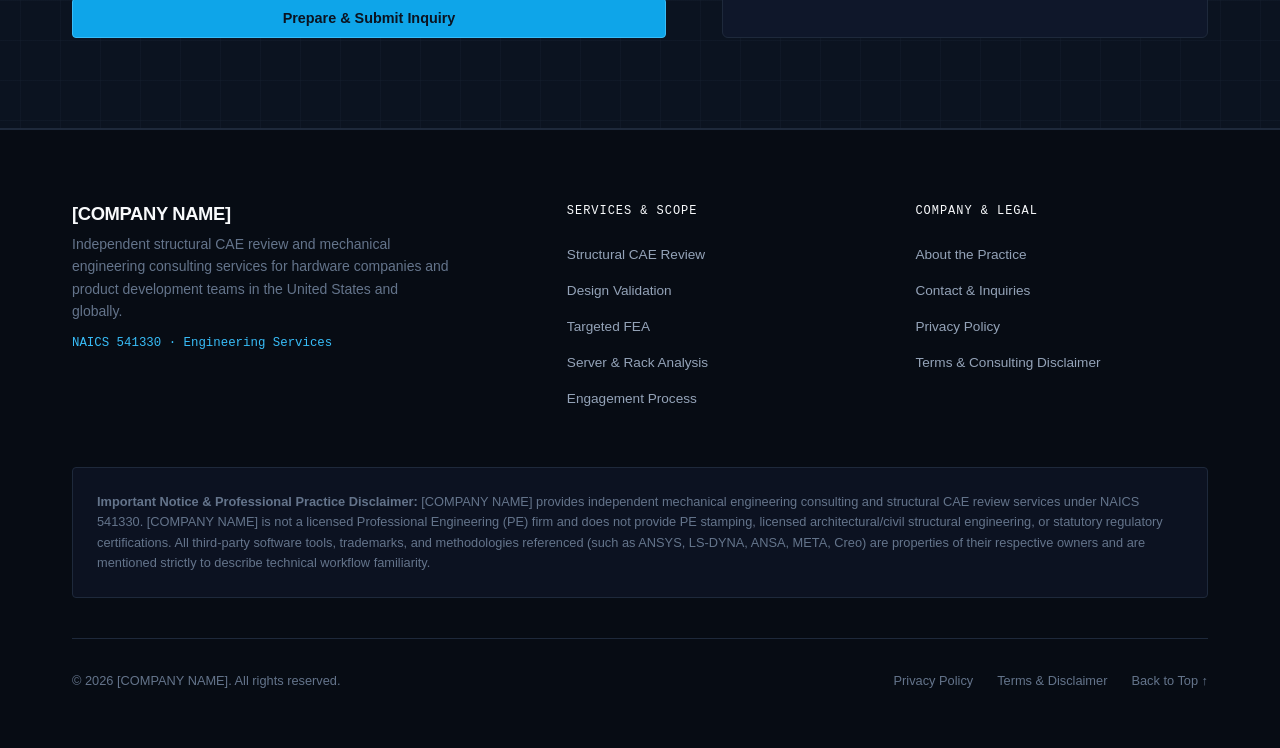
==== commit c4f98cab: "fix: correct FEA stress distribution to concentrate maximum bending moment and yield risk at plate r" ====
--- a/index.html
+++ b/index.html
@@ -118,22 +118,31 @@
         <div class="hero-visual" aria-label="Dynamic FEA simulation demonstrating cyclic load deflection and stress concentration transitions">
           <svg xmlns="http://www.w3.org/2000/svg" viewBox="0 0 640 480" fill="none" role="img" aria-label="FEA Structural Evaluation showing dynamic cyclic deflection and stress distribution">
             <defs>
-              <!-- Nominal / Safe Stress Gradient -->
-              <linearGradient id="stressGradNominal" x1="0%" y1="0%" x2="100%" y2="100%">
-                <stop offset="0%" stop-color="#0284C7" stop-opacity="0.35"/>
-                <stop offset="50%" stop-color="#0EA5E9" stop-opacity="0.45"/>
+              <!-- Nominal / Safe Stress Gradient (Root is nominal) -->
+              <linearGradient id="stressGradNominal" x1="70%" y1="0%" x2="20%" y2="100%">
+                <stop offset="0%" stop-color="#0284C7" stop-opacity="0.3"/>
+                <stop offset="50%" stop-color="#0EA5E9" stop-opacity="0.4"/>
                 <stop offset="85%" stop-color="#38BDF8" stop-opacity="0.5"/>
                 <stop offset="100%" stop-color="#34D399" stop-opacity="0.55"/>
               </linearGradient>
 
-              <!-- Peak Von Mises Stress Gradient (Critical Red/Amber) -->
-              <linearGradient id="stressGradPeak" x1="0%" y1="0%" x2="100%" y2="100%">
-                <stop offset="0%" stop-color="#0284C7" stop-opacity="0.4"/>
-                <stop offset="35%" stop-color="#0EA5E9" stop-opacity="0.5"/>
-                <stop offset="65%" stop-color="#F59E0B" stop-opacity="0.75"/>
-                <stop offset="88%" stop-color="#EF4444" stop-opacity="0.9"/>
-                <stop offset="100%" stop-color="#DC2626" stop-opacity="0.95"/>
+              <!-- Peak Von Mises Stress Gradient: Bending moment M=F*L peaks at the vertical plate ROOT -->
+              <linearGradient id="stressGradPeak" x1="70%" y1="0%" x2="20%" y2="100%">
+                <stop offset="0%" stop-color="#0284C7" stop-opacity="0.35"/>
+                <stop offset="35%" stop-color="#0EA5E9" stop-opacity="0.45"/>
+                <stop offset="65%" stop-color="#38BDF8" stop-opacity="0.6"/>
+                <stop offset="82%" stop-color="#F59E0B" stop-opacity="0.85"/>
+                <stop offset="92%" stop-color="#EF4444" stop-opacity="0.95"/>
+                <stop offset="100%" stop-color="#DC2626" stop-opacity="1.0"/>
               </linearGradient>
+
+              <!-- Root Fillet Localized Re-entrant Corner Concentration Gradient -->
+              <radialGradient id="rootFilletGlow" cx="50%" cy="50%" r="50%">
+                <stop offset="0%" stop-color="#EF4444" stop-opacity="0.9"/>
+                <stop offset="40%" stop-color="#F59E0B" stop-opacity="0.6"/>
+                <stop offset="80%" stop-color="#38BDF8" stop-opacity="0.2"/>
+                <stop offset="100%" stop-color="#0EA5E9" stop-opacity="0"/>
+              </radialGradient>
 
               <!-- Legend Calibration Gradient -->
               <linearGradient id="legendGrad" x1="0%" y1="0%" x2="100%" y2="0%">
@@ -177,7 +186,7 @@
                 }
                 @keyframes hotspotHalo {
                   0%, 100% { transform: scale(1); stroke-opacity: 0.3; stroke: #38BDF8; }
-                  50% { transform: scale(1.85); stroke-opacity: 1; stroke: #EF4444; }
+                  50% { transform: scale(1.9); stroke-opacity: 1; stroke: #EF4444; }
                 }
                 @keyframes calloutBoxGlow {
                   0%, 100% { stroke: #334155; fill: #0F172A; }
@@ -185,7 +194,7 @@
                 }
                 @keyframes needleTrack {
                   0%, 100% { transform: translateX(24px); }
-                  50% { transform: translateX(116px); }
+                  50% { transform: translateX(120px); }
                 }
                 @keyframes liveBlink {
                   0%, 100% { opacity: 0.35; }
@@ -197,7 +206,7 @@
                 .dyn-rib { transform-origin: 220px 250px; animation: ribFlex 3.6s ease-in-out infinite; }
                 .dyn-stress-peak { animation: stressTransition 3.6s ease-in-out infinite; }
                 .dyn-stress-nom { animation: nominalFade 3.6s ease-in-out infinite; }
-                .dyn-hotspot-halo { transform-origin: 260px 190px; animation: hotspotHalo 3.6s ease-in-out infinite; }
+                .dyn-hotspot-halo { transform-origin: 220px 248px; animation: hotspotHalo 3.6s ease-in-out infinite; }
                 .dyn-callout-box { animation: calloutBoxGlow 3.6s ease-in-out infinite; }
                 .dyn-needle { animation: needleTrack 3.6s ease-in-out infinite; }
                 .dyn-live-dot { animation: liveBlink 1.8s ease-in-out infinite; }
@@ -251,15 +260,20 @@
                 <text x="310" y="300" fill="#64748B" font-family="ui-monospace, SFMono-Regular, Menlo, monospace" font-size="8">FIXED (U=0)</text>
               </g>
 
-              <!-- 2. UPRIGHT WEB & STRESS CONCENTRATION ZONE -->
+              <!-- 2. UPRIGHT WEB & CANTILEVER STRESS DISTRIBUTION -->
+              <!-- Bending moment increases from top (near pin) towards ROOT JUNCTION at bottom -->
               <g id="upright-web" class="dyn-rib">
                 <!-- Layer A: Nominal Stress State (Cyan/Blue) -->
                 <polygon points="220,130 300,90 300,210 220,250" fill="url(#stressGradNominal)" stroke="#38BDF8" stroke-width="1.5" class="dyn-stress-nom"/>
-                <!-- Layer B: Peak Von Mises Stress State (Surges into Critical Amber & Red under load) -->
+                
+                <!-- Layer B: Peak Stress State (Surges from Cyan at top into Critical RED at the ROOT) -->
                 <polygon points="220,130 300,90 300,210 220,250" fill="url(#stressGradPeak)" stroke="#EF4444" stroke-width="1.8" class="dyn-stress-peak"/>
 
-                <!-- Rib Side Flange Profile -->
+                <!-- Rib Side Flange Profile (Bending tension on outer edge) -->
                 <polygon points="180,150 220,130 220,250 180,270" fill="#0EA5E9" fill-opacity="0.22" stroke="#38BDF8" stroke-width="1.5"/>
+
+                <!-- Localized Peak Concentration Zone at the Root Fillet / Re-entrant Corner -->
+                <path d="M 200,240 L 220,225 L 250,240 L 220,255 Z" fill="url(#rootFilletGlow)" class="dyn-stress-peak"/>
 
                 <!-- FEA Sub-element Discretization Grid on Web -->
                 <line x1="220" y1="170" x2="300" y2="130" stroke="#38BDF8" stroke-width="1"/>
@@ -289,25 +303,34 @@
                 </g>
               </g>
 
-              <!-- 4. CRITICAL FILLET STRESS HOTSPOT & DYNAMIC SENSOR CALLOUT -->
+              <!-- 4. ROOT FILLET STRESS CONCENTRATION & DYNAMIC SENSOR CALLOUT -->
               <g id="stress-hotspot">
-                <circle cx="260" cy="190" r="4.5" fill="#EF4444"/>
-                <circle cx="260" cy="190" r="10" stroke="#EF4444" stroke-width="1.2" stroke-dasharray="3 2" fill="none" class="dyn-hotspot-halo"/>
+                <!-- Root Fillet Radius Transition Arc -->
+                <path d="M 214 238 Q 220 248 228 252" stroke="#EF4444" stroke-width="2.5" fill="none" class="dyn-stress-peak"/>
+
+                <!-- Fillet Root Node Point (Maximum Bending & Notch Stress) -->
+                <circle cx="220" cy="248" r="4.5" fill="#EF4444"/>
+                <!-- Pulsing Stress Concentration Halo at Plate Root -->
+                <circle cx="220" cy="248" r="11" stroke="#EF4444" stroke-width="1.2" stroke-dasharray="3 2" fill="none" class="dyn-hotspot-halo"/>
                 
-                <!-- Callout Leader Line -->
-                <line x1="260" y1="190" x2="365" y2="152" stroke="#EF4444" stroke-width="1.2"/>
-                <line x1="365" y1="152" x2="435" y2="152" stroke="#EF4444" stroke-width="1.2"/>
+                <!-- Root Fillet Notch Radius Dimension Annotation -->
+                <text x="135" y="244" fill="#FCA5A5" font-family="ui-monospace, SFMono-Regular, Menlo, monospace" font-size="8.5" font-weight="600" class="dyn-stress-peak">ROOT FILLET R=5.0</text>
+                <line x1="188" y1="242" x2="216" y2="246" stroke="#EF4444" stroke-width="0.8" stroke-dasharray="2 1" class="dyn-stress-peak"/>
+
+                <!-- Callout Leader Line to Measurement Box -->
+                <line x1="220" y1="248" x2="350" y2="190" stroke="#EF4444" stroke-width="1.2"/>
+                <line x1="350" y1="190" x2="435" y2="190" stroke="#EF4444" stroke-width="1.2"/>
 
                 <!-- Dynamic Callout Measurement Tag -->
-                <g transform="translate(438, 140)">
-                  <rect x="0" y="0" width="138" height="26" rx="3" fill="#0F172A" stroke="#334155" stroke-width="1" class="dyn-callout-box"/>
+                <g transform="translate(438, 178)">
+                  <rect x="0" y="0" width="162" height="26" rx="3" fill="#0F172A" stroke="#334155" stroke-width="1" class="dyn-callout-box"/>
                   <g class="dyn-stress-peak">
-                    <text x="8" y="17" fill="#EF4444" font-family="ui-monospace, SFMono-Regular, Menlo, monospace" font-size="10" font-weight="bold">&sigma;_max: 294 MPa</text>
-                    <text x="104" y="17" fill="#FCA5A5" font-family="ui-monospace, SFMono-Regular, Menlo, monospace" font-size="8.5">[YIELD]</text>
+                    <text x="8" y="17" fill="#EF4444" font-family="ui-monospace, SFMono-Regular, Menlo, monospace" font-size="9.5" font-weight="bold">&sigma;_max: 312 MPa</text>
+                    <text x="110" y="17" fill="#FCA5A5" font-family="ui-monospace, SFMono-Regular, Menlo, monospace" font-size="8.5">[ROOT YIELD]</text>
                   </g>
                   <g class="dyn-stress-nom">
-                    <text x="8" y="17" fill="#38BDF8" font-family="ui-monospace, SFMono-Regular, Menlo, monospace" font-size="10" font-weight="bold">&sigma;_nom: 78 MPa</text>
-                    <text x="104" y="17" fill="#34D399" font-family="ui-monospace, SFMono-Regular, Menlo, monospace" font-size="8.5">[SAFE]</text>
+                    <text x="8" y="17" fill="#38BDF8" font-family="ui-monospace, SFMono-Regular, Menlo, monospace" font-size="9.5" font-weight="bold">&sigma;_nom: 74 MPa</text>
+                    <text x="110" y="17" fill="#34D399" font-family="ui-monospace, SFMono-Regular, Menlo, monospace" font-size="8.5">[NOMINAL]</text>
                   </g>
                 </g>
               </g>
